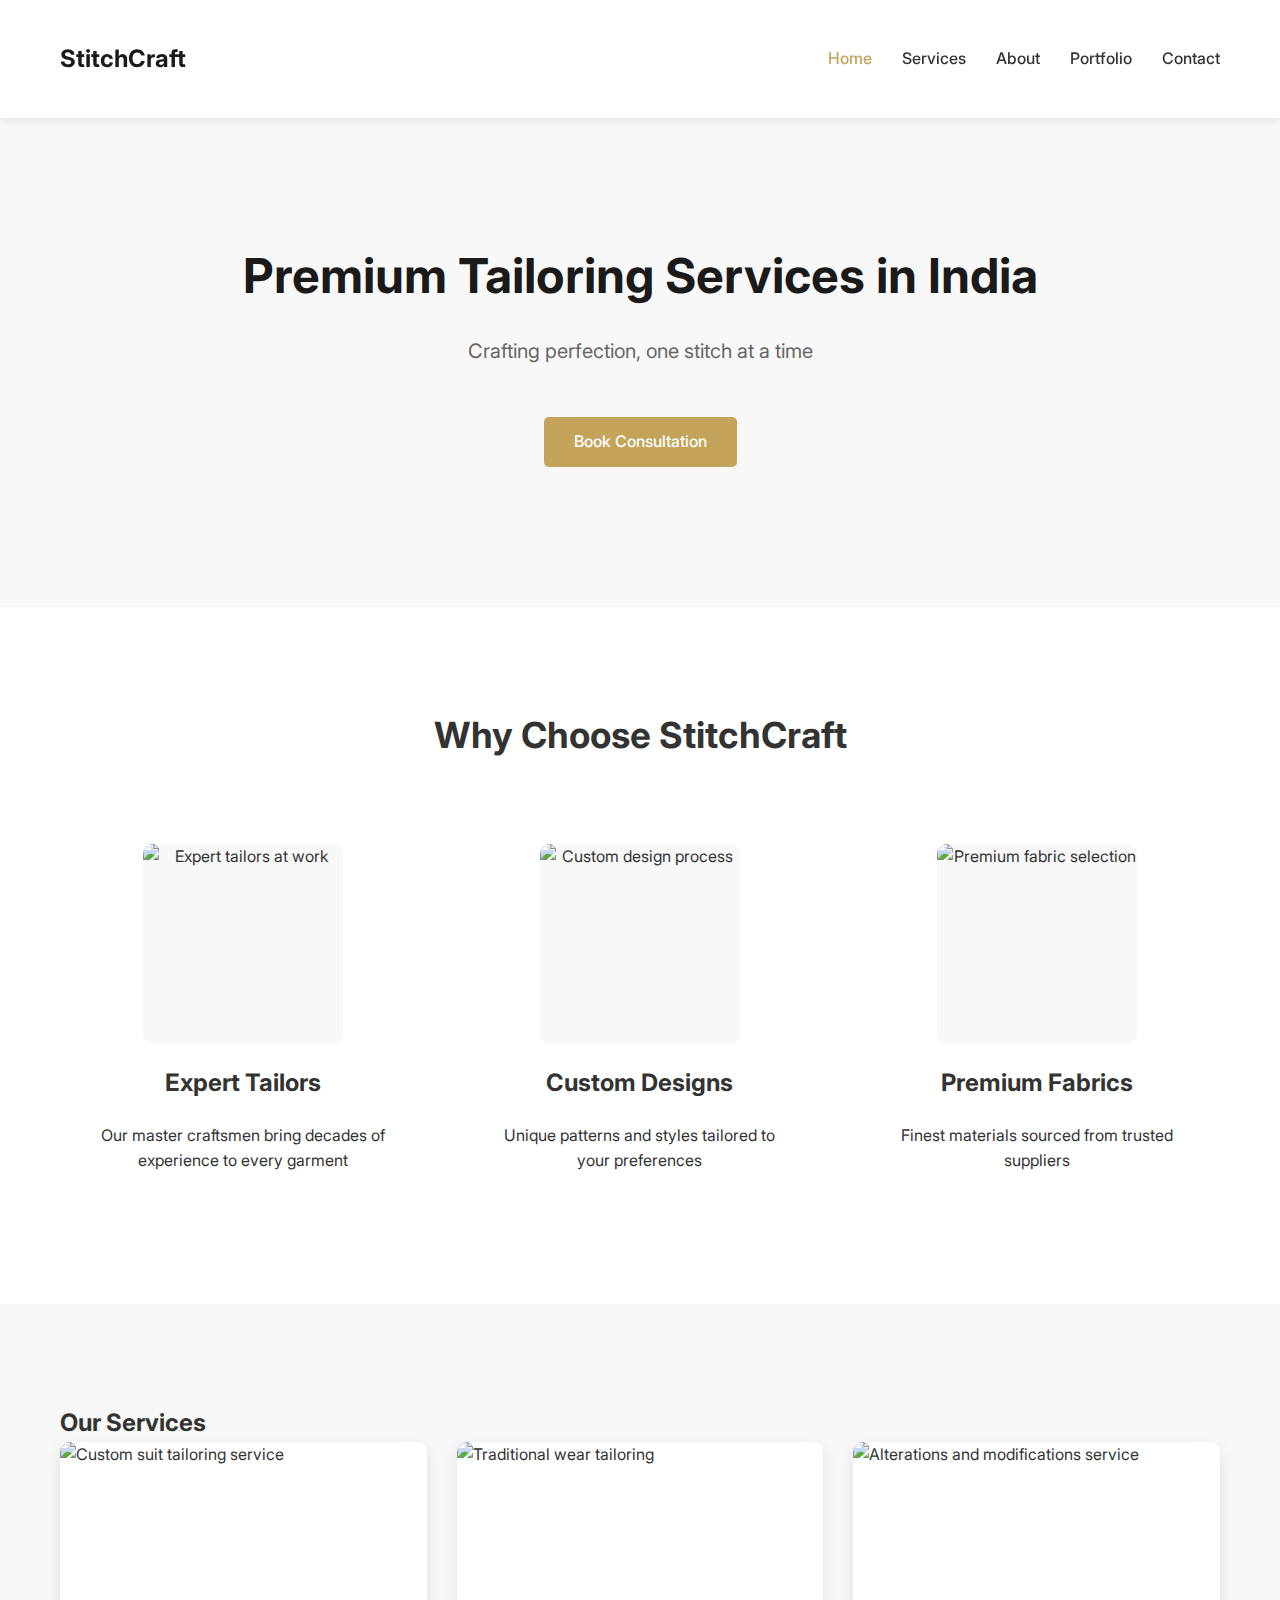
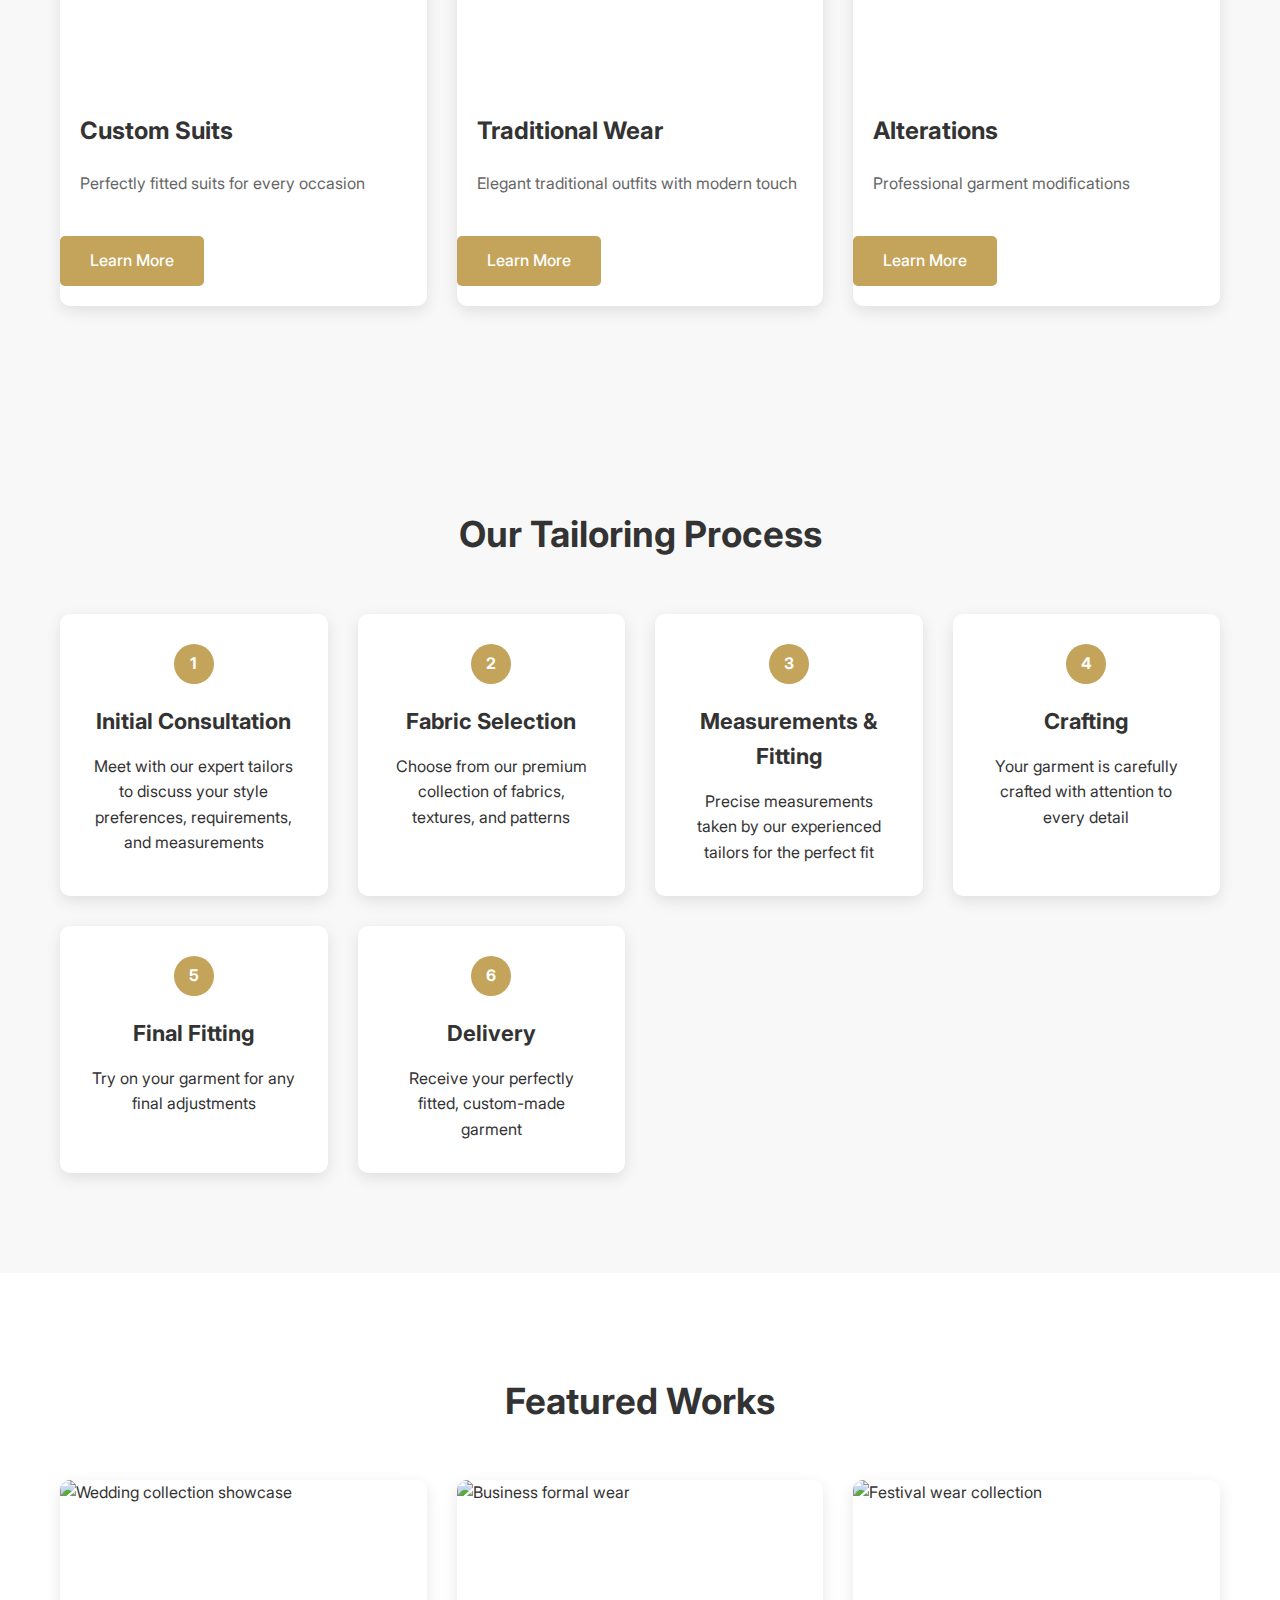
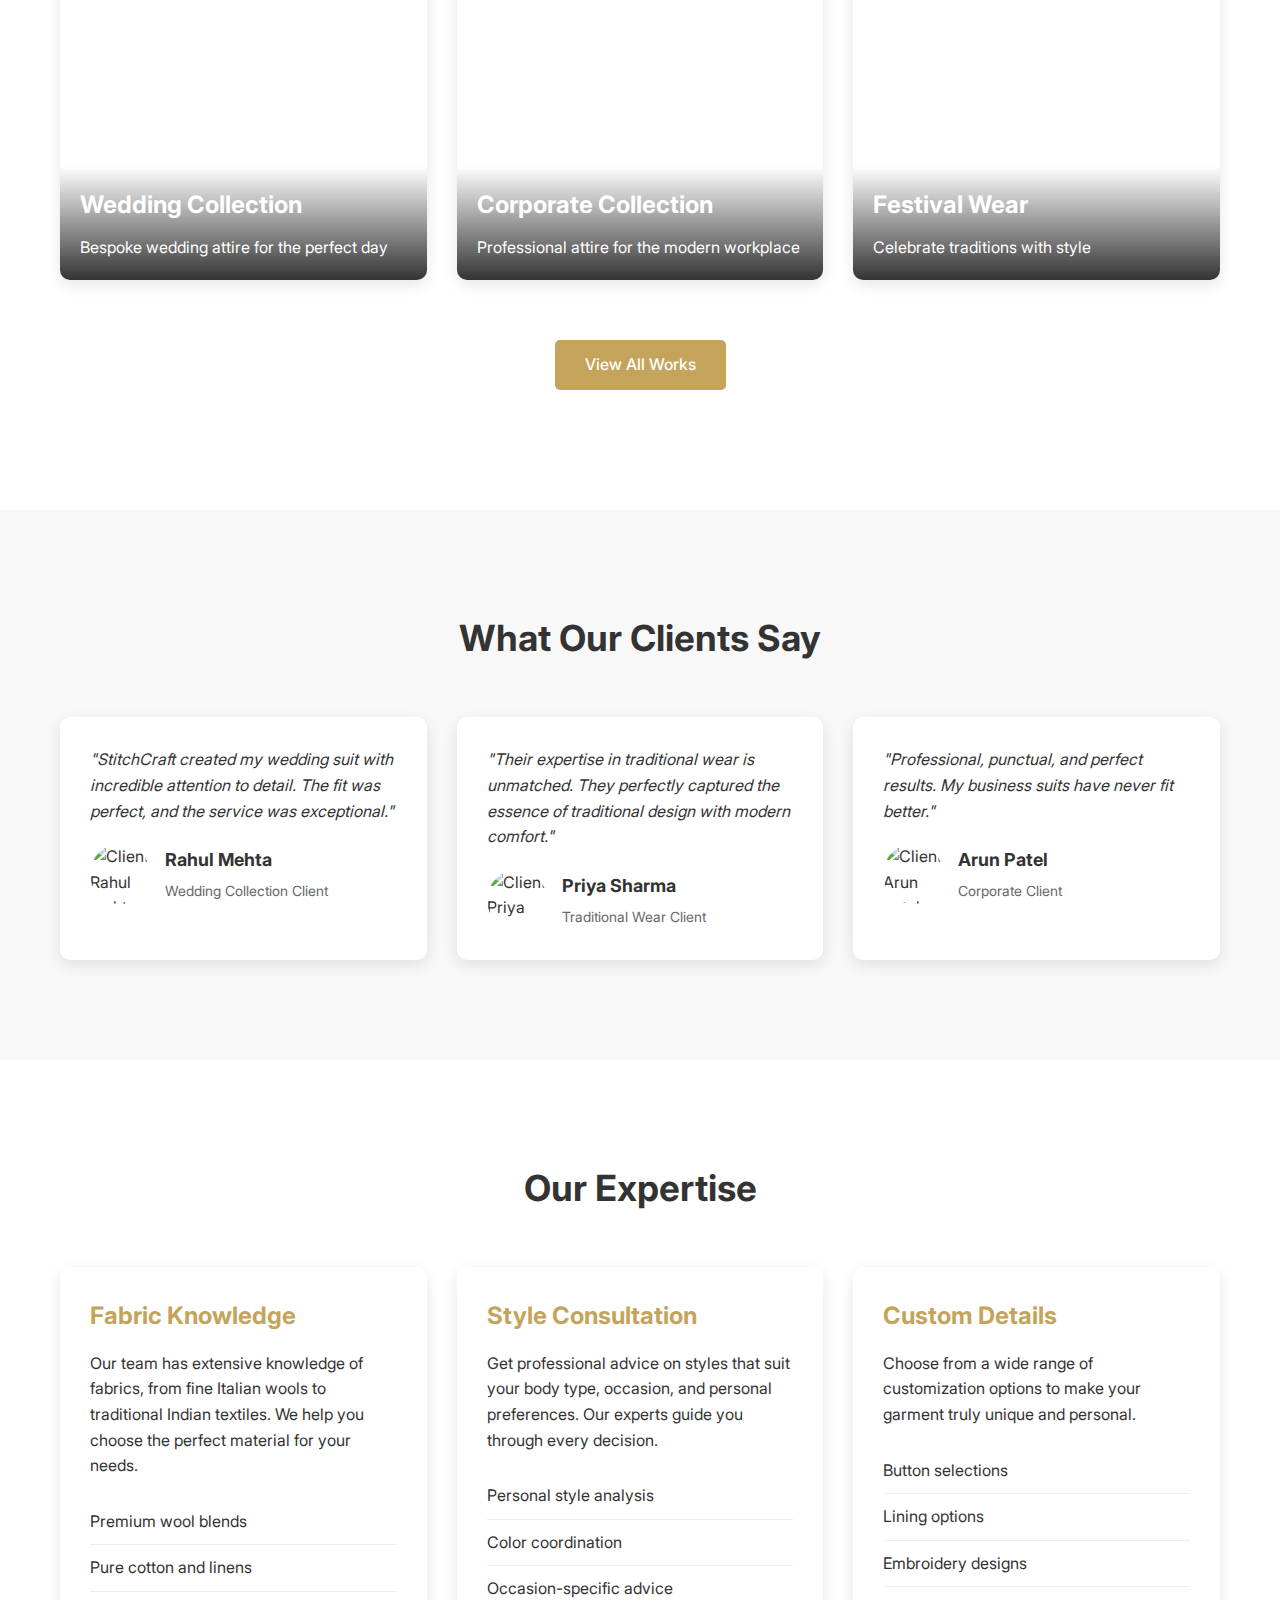
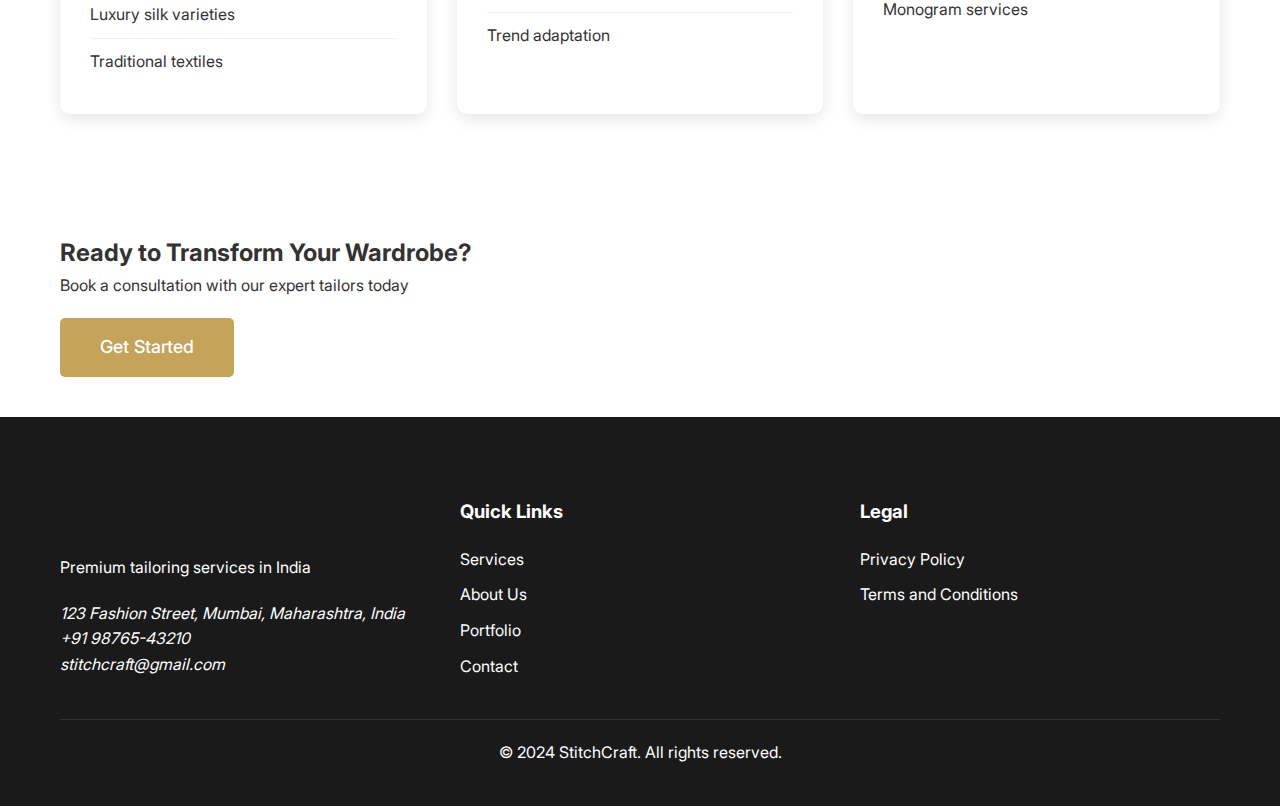
==== index.html @ 89bb5e3f "Initial commit" ====
<!DOCTYPE html>
<html lang="en">
<head>
    <meta charset="UTF-8">
    <meta name="viewport" content="width=device-width, initial-scale=1.0">
    <title>StitchCraft - Premium Tailoring Services in India</title>
    <meta name="description" content="StitchCraft offers premium tailoring services in India. Custom-made clothing, alterations, and designer outfits crafted with precision and style.">
    <link rel="stylesheet" href="css/main.css">
    <link rel="stylesheet" href="fonts/fonts.css">
</head>
<body>
    <header class="header">
        <div class="container">
            <a href="index.html" class="logo">StitchCraft</a>
            <button class="nav-toggle" aria-label="Toggle navigation">
                <span class="hamburger"></span>
            </button>
            <nav class="nav">
                <ul class="nav__list">
                    <li><a href="index.html" class="active">Home</a></li>
                    <li><a href="services.html">Services</a></li>
                    <li><a href="about.html">About</a></li>
                    <li><a href="portfolio.html">Portfolio</a></li>
                    <li><a href="contact.html">Contact</a></li>
                </ul>
            </nav>
        </div>
    </header>

    <main>
        <section class="hero">
            <div class="container">
                <h1>Premium Tailoring Services in India</h1>
                <p>Crafting perfection, one stitch at a time</p>
                <a href="contact.html" class="btn">Book Consultation</a>
            </div>
        </section>

        <section class="features">
            <div class="container">
                <h2>Why Choose StitchCraft</h2>
                <div class="features__grid">
                    <div class="feature">
                        <div class="feature__image">
                            <img src="" alt="Expert tailors at work">
                        </div>
                        <h3>Expert Tailors</h3>
                        <p>Our master craftsmen bring decades of experience to every garment</p>
                    </div>
                    <div class="feature">
                        <div class="feature__image">
                            <img src="" alt="Custom design process">
                        </div>
                        <h3>Custom Designs</h3>
                        <p>Unique patterns and styles tailored to your preferences</p>
                    </div>
                    <div class="feature">
                        <div class="feature__image">
                            <img src="" alt="Premium fabric selection">
                        </div>
                        <h3>Premium Fabrics</h3>
                        <p>Finest materials sourced from trusted suppliers</p>
                    </div>
                </div>
            </div>
        </section>

        <section class="services-preview">
            <div class="container">
                <h2>Our Services</h2>
                <div class="services__grid">
                    <div class="service">
                        <img src="" alt="Custom suit tailoring service">
                        <h3>Custom Suits</h3>
                        <p>Perfectly fitted suits for every occasion</p>
                        <a href="services.html#suits" class="btn">Learn More</a>
                    </div>
                    <div class="service">
                        <img src="" alt="Traditional wear tailoring">
                        <h3>Traditional Wear</h3>
                        <p>Elegant traditional outfits with modern touch</p>
                        <a href="services.html#traditional" class="btn">Learn More</a>
                    </div>
                    <div class="service">
                        <img src="" alt="Alterations and modifications service">
                        <h3>Alterations</h3>
                        <p>Professional garment modifications</p>
                        <a href="services.html#alterations" class="btn">Learn More</a>
                    </div>
                </div>
            </div>
        </section>

        <section class="process">
            <div class="container">
                <h2>Our Tailoring Process</h2>
                <div class="process__grid">
                    <div class="process-step">
                        <div class="process-step__number">1</div>
                        <h3>Initial Consultation</h3>
                        <p>Meet with our expert tailors to discuss your style preferences, requirements, and measurements</p>
                    </div>
                    <div class="process-step">
                        <div class="process-step__number">2</div>
                        <h3>Fabric Selection</h3>
                        <p>Choose from our premium collection of fabrics, textures, and patterns</p>
                    </div>
                    <div class="process-step">
                        <div class="process-step__number">3</div>
                        <h3>Measurements & Fitting</h3>
                        <p>Precise measurements taken by our experienced tailors for the perfect fit</p>
                    </div>
                    <div class="process-step">
                        <div class="process-step__number">4</div>
                        <h3>Crafting</h3>
                        <p>Your garment is carefully crafted with attention to every detail</p>
                    </div>
                    <div class="process-step">
                        <div class="process-step__number">5</div>
                        <h3>Final Fitting</h3>
                        <p>Try on your garment for any final adjustments</p>
                    </div>
                    <div class="process-step">
                        <div class="process-step__number">6</div>
                        <h3>Delivery</h3>
                        <p>Receive your perfectly fitted, custom-made garment</p>
                    </div>
                </div>
            </div>
        </section>

        <section class="featured-works">
            <div class="container">
                <h2>Featured Works</h2>
                <div class="featured-works__grid">
                    <div class="featured-work">
                        <img src="" alt="Wedding collection showcase">
                        <div class="featured-work__info">
                            <h3>Wedding Collection</h3>
                            <p>Bespoke wedding attire for the perfect day</p>
                        </div>
                    </div>
                    <div class="featured-work">
                        <img src="" alt="Business formal wear">
                        <div class="featured-work__info">
                            <h3>Corporate Collection</h3>
                            <p>Professional attire for the modern workplace</p>
                        </div>
                    </div>
                    <div class="featured-work">
                        <img src="" alt="Festival wear collection">
                        <div class="featured-work__info">
                            <h3>Festival Wear</h3>
                            <p>Celebrate traditions with style</p>
                        </div>
                    </div>
                </div>
                <div class="featured-works__cta">
                    <a href="portfolio.html" class="btn">View All Works</a>
                </div>
            </div>
        </section>

        <section class="testimonials">
            <div class="container">
                <h2>What Our Clients Say</h2>
                <div class="testimonials__grid">
                    <div class="testimonial">
                        <div class="testimonial__content">
                            <p>"StitchCraft created my wedding suit with incredible attention to detail. The fit was perfect, and the service was exceptional."</p>
                        </div>
                        <div class="testimonial__author">
                            <img src="" alt="Client Rahul Mehta">
                            <div class="testimonial__info">
                                <h4>Rahul Mehta</h4>
                                <p>Wedding Collection Client</p>
                            </div>
                        </div>
                    </div>
                    <div class="testimonial">
                        <div class="testimonial__content">
                            <p>"Their expertise in traditional wear is unmatched. They perfectly captured the essence of traditional design with modern comfort."</p>
                        </div>
                        <div class="testimonial__author">
                            <img src="" alt="Client Priya Sharma">
                            <div class="testimonial__info">
                                <h4>Priya Sharma</h4>
                                <p>Traditional Wear Client</p>
                            </div>
                        </div>
                    </div>
                    <div class="testimonial">
                        <div class="testimonial__content">
                            <p>"Professional, punctual, and perfect results. My business suits have never fit better."</p>
                        </div>
                        <div class="testimonial__author">
                            <img src="" alt="Client Arun Patel">
                            <div class="testimonial__info">
                                <h4>Arun Patel</h4>
                                <p>Corporate Client</p>
                            </div>
                        </div>
                    </div>
                </div>
            </div>
        </section>

        <section class="expertise">
            <div class="container">
                <h2>Our Expertise</h2>
                <div class="expertise__grid">
                    <div class="expertise-card">
                        <h3>Fabric Knowledge</h3>
                        <p>Our team has extensive knowledge of fabrics, from fine Italian wools to traditional Indian textiles. We help you choose the perfect material for your needs.</p>
                        <ul class="expertise-list">
                            <li>Premium wool blends</li>
                            <li>Pure cotton and linens</li>
                            <li>Luxury silk varieties</li>
                            <li>Traditional textiles</li>
                        </ul>
                    </div>
                    <div class="expertise-card">
                        <h3>Style Consultation</h3>
                        <p>Get professional advice on styles that suit your body type, occasion, and personal preferences. Our experts guide you through every decision.</p>
                        <ul class="expertise-list">
                            <li>Personal style analysis</li>
                            <li>Color coordination</li>
                            <li>Occasion-specific advice</li>
                            <li>Trend adaptation</li>
                        </ul>
                    </div>
                    <div class="expertise-card">
                        <h3>Custom Details</h3>
                        <p>Choose from a wide range of customization options to make your garment truly unique and personal.</p>
                        <ul class="expertise-list">
                            <li>Button selections</li>
                            <li>Lining options</li>
                            <li>Embroidery designs</li>
                            <li>Monogram services</li>
                        </ul>
                    </div>
                </div>
            </div>
        </section>

        <section class="cta">
            <div class="container">
                <h2>Ready to Transform Your Wardrobe?</h2>
                <p>Book a consultation with our expert tailors today</p>
                <a href="contact.html" class="btn btn--large">Get Started</a>
            </div>
        </section>
    </main>

    <footer class="footer">
        <div class="container">
            <div class="footer__grid">
                <div class="footer__info">
                    <a href="index.html" class="logo">StitchCraft</a>
                    <p>Premium tailoring services in India</p>
                    <address>
                        <a href="https://maps.google.com/?q=123+Fashion+Street,+Mumbai,+Maharashtra,+India" target="_blank">123 Fashion Street, Mumbai, Maharashtra, India</a><br>
                        <a href="tel:+919876543210">+91 98765-43210</a><br>
                        <a href="mailto:stitchcraft@gmail.com">stitchcraft@gmail.com</a>
                    </address>
                </div>
                <div class="footer__links">
                    <h3>Quick Links</h3>
                    <ul>
                        <li><a href="services.html">Services</a></li>
                        <li><a href="about.html">About Us</a></li>
                        <li><a href="portfolio.html">Portfolio</a></li>
                        <li><a href="contact.html">Contact</a></li>
                    </ul>
                </div>
                <div class="footer__legal">
                    <h3>Legal</h3>
                    <ul>
                        <li><a href="privacy-policy.html">Privacy Policy</a></li>
                        <li><a href="terms-conditions.html">Terms and Conditions</a></li>
                    </ul>
                </div>
            </div>
            <div class="footer__bottom">
                <p>&copy; 2024 StitchCraft. All rights reserved.</p>
            </div>
        </div>
    </footer>
</body>
</html>
---- css/main.css ----
/* Reset and base styles */
* {
    margin: 0;
    padding: 0;
    box-sizing: border-box;
}

body {
    font-family: 'Inter', sans-serif;
    line-height: 1.6;
    color: #333;
}

img {
    max-width: 100%;
    height: auto;
    display: block;
}

a {
    color: inherit;
    text-decoration: none;
}

ul {
    list-style: none;
}

/* Container */
.container {
    max-width: 1200px;
    margin: 20px auto;
    padding: 0 20px;
}

/* Header */
.header {
    background: #fff;
    padding: 20px 0;
    box-shadow: 0 2px 10px rgba(0, 0, 0, 0.1);
    position: sticky;
    top: 0;
    z-index: 100;
}

.header .container {
    display: flex;
    justify-content: space-between;
    align-items: center;
}

.logo {
    font-size: 24px;
    font-weight: 700;
    color: #1a1a1a;
    z-index: 101;
}

.nav-toggle {
    display: none;
    background: none;
    border: none;
    padding: 0;
    cursor: pointer;
    z-index: 101;
}

.hamburger {
    display: block;
    width: 30px;
    height: 3px;
    background: #1a1a1a;
    position: relative;
    transition: all 0.3s;
}

.hamburger::before,
.hamburger::after {
    content: '';
    position: absolute;
    width: 100%;
    height: 100%;
    background: #1a1a1a;
    transition: all 0.3s;
}

.hamburger::before {
    top: -8px;
}

.hamburger::after {
    bottom: -8px;
}

.nav-toggle.active .hamburger {
    background: transparent;
}

.nav-toggle.active .hamburger::before {
    transform: rotate(45deg);
    top: 0;
}

.nav-toggle.active .hamburger::after {
    transform: rotate(-45deg);
    bottom: 0;
}

.nav__list {
    display: flex;
    gap: 30px;
}

.nav__list a {
    font-weight: 500;
    transition: color 0.3s;
}

.nav__list a:hover,
.nav__list a.active {
    color: #c4a35a;
}

/* Hero section */
.hero {
    background-color: #f8f8f8;
    padding: 100px 0;
    text-align: center;
}

.page-hero {
    background-color: #f8f8f8;
    padding: 60px 0;
    text-align: center;
}

.hero h1,
.page-hero h1 {
    font-size: 48px;
    margin-bottom: 20px;
    color: #1a1a1a;
}

.hero p,
.page-hero p {
    font-size: 20px;
    color: #666;
    margin-bottom: 30px;
}

/* Buttons */
.btn {
    display: inline-block;
    padding: 12px 30px;
    background-color: #c4a35a;
    color: #fff;
    border-radius: 5px;
    font-weight: 500;
    transition: background-color 0.3s;
		margin: 20px 0;
}

.btn:hover {
    background-color: #b39351;
}

.btn--large {
    padding: 15px 40px;
    font-size: 18px;
}

/* Features section */
.features {
    padding: 80px 0;
}

.features h2 {
    text-align: center;
    font-size: 36px;
    margin-bottom: 50px;
}

.features__grid {
    display: grid;
    grid-template-columns: repeat(auto-fit, minmax(250px, 1fr));
    gap: 30px;
}

.feature {
    text-align: center;
    padding: 30px;
}

.feature__image {
    width: 200px;
    height: 200px;
    margin: 0 auto 20px;
    border-radius: 10px;
    overflow: hidden;
    background: #f8f8f8;
}

.feature__image img {
    width: 100%;
    height: 100%;
    object-fit: cover;
}

.feature h3 {
    margin: 20px 0;
    font-size: 24px;
}

/* Services section */
.services-preview {
    padding: 80px 0;
    background-color: #f8f8f8;
}

.services__grid {
    display: grid;
    grid-template-columns: repeat(auto-fit, minmax(300px, 1fr));
    gap: 30px;
}

.service {
    background: #fff;
    border-radius: 10px;
    overflow: hidden;
    box-shadow: 0 5px 15px rgba(0, 0, 0, 0.1);
}

.service img {
    width: 100%;
    height: 250px;
    object-fit: cover;
}

.service h3 {
    margin: 20px;
    font-size: 24px;
}

.service p {
    margin: 0 20px 20px;
    color: #666;
}

/* Portfolio section */
.portfolio {
    padding: 80px 0;
}

.portfolio h2 {
    text-align: center;
    font-size: 36px;
    margin-bottom: 30px;
}

.portfolio__filters {
    display: flex;
    justify-content: center;
    gap: 15px;
    margin-bottom: 40px;
}

.filter-btn {
    padding: 10px 20px;
    border: 2px solid #c4a35a;
    border-radius: 5px;
    background: transparent;
    color: #c4a35a;
    font-weight: 500;
    cursor: pointer;
    transition: all 0.3s;
}

.filter-btn:hover,
.filter-btn.active {
    background: #c4a35a;
    color: #fff;
}

.portfolio__grid {
    display: grid;
    grid-template-columns: repeat(auto-fit, minmax(300px, 1fr));
    gap: 30px;
}

.portfolio-item {
    position: relative;
    border-radius: 10px;
    overflow: hidden;
    box-shadow: 0 5px 15px rgba(0, 0, 0, 0.1);
    transition: all 0.3s ease;
    opacity: 1;
}

.portfolio-item.hidden {
    display: none;
}

.portfolio-item:hover {
    transform: translateY(-5px);
}

.portfolio-item img {
    width: 100%;
    height: 300px;
    object-fit: cover;
}

.portfolio-item__info {
    position: absolute;
    bottom: 0;
    left: 0;
    right: 0;
    padding: 20px;
    background: linear-gradient(to top, rgba(0,0,0,0.8), rgba(0,0,0,0));
    color: #fff;
}

.portfolio-item__info h3 {
    font-size: 24px;
    margin-bottom: 10px;
}

.portfolio-item__info p {
    font-size: 16px;
    opacity: 0.9;
}

@media (max-width: 768px) {
    .portfolio__filters {
        flex-wrap: wrap;
        justify-content: center;
        padding: 0 20px;
    }

    .filter-btn {
        width: calc(50% - 10px);
        text-align: center;
    }

    .portfolio__grid {
        grid-template-columns: 1fr;
        padding: 0 20px;
    }
}

/* Team section */
.team {
    padding: 80px 0;
}

.team h2 {
    text-align: center;
    font-size: 36px;
    margin-bottom: 50px;
}

.team__grid {
    display: grid;
    grid-template-columns: repeat(auto-fit, minmax(250px, 1fr));
    gap: 30px;
}

.team-member {
    text-align: center;
}

.team-member img {
    width: 200px;
    height: 200px;
    border-radius: 50%;
    margin: 0 auto 20px;
    object-fit: cover;
}

.team-member h3 {
    margin-bottom: 10px;
}

.team-member__role {
    color: #c4a35a;
    margin-bottom: 10px;
}

/* Contact form */
.contact-form {
    padding: 80px 0;
}

.form {
    max-width: 600px;
    margin: 0 auto;
}

.form__group {
    margin-bottom: 20px;
}

.form__group label {
    display: block;
    margin-bottom: 5px;
    font-weight: 500;
}

.form__group input,
.form__group textarea,
.form__group select {
    width: 100%;
    padding: 10px;
    border: 1px solid #ddd;
    border-radius: 5px;
    font-size: 16px;
}

.form__group--checkbox {
    display: flex;
    align-items: center;
    gap: 10px;
}

.form__group--checkbox input {
    width: auto;
}

/* Contact info */
.contact-info {
    padding: 60px 0;
    background-color: #f8f8f8;
}

.contact-info__grid {
    display: grid;
    grid-template-columns: repeat(auto-fit, minmax(250px, 1fr));
    gap: 30px;
}

.contact-card {
    text-align: center;
    padding: 30px;
}

.contact-card h3 {
    margin-bottom: 20px;
}

/* Map */
.map {
    padding: 40px 0;
}

.map iframe {
    width: 100%;
    border-radius: 10px;
}

/* Footer */
.footer {
    background-color: #1a1a1a;
    color: #fff;
    padding: 60px 0 20px;
}

.footer__grid {
    display: grid;
    grid-template-columns: repeat(auto-fit, minmax(250px, 1fr));
    gap: 40px;
    margin-bottom: 40px;
}

.footer__info p {
    margin: 20px 0;
}

.footer__links h3,
.footer__legal h3 {
    margin-bottom: 20px;
}

.footer__links ul,
.footer__legal ul {
    display: flex;
    flex-direction: column;
    gap: 10px;
}

.footer__bottom {
    text-align: center;
    padding-top: 20px;
    border-top: 1px solid rgba(255, 255, 255, 0.1);
}

/* Privacy and Terms pages */
.privacy-content,
.terms-content {
    padding: 60px 0;
}

.content-block {
    margin-bottom: 40px;
}

.content-block h2 {
    margin-bottom: 20px;
    font-size: 28px;
}

.content-block h3 {
    margin: 20px 0 10px;
    font-size: 22px;
}

.content-block p,
.content-block ul {
    margin-bottom: 20px;
}

.content-block ul {
    padding-left: 20px;
    list-style-type: disc;
}

/* Thanks page */
.thanks-page {
    min-height: 100vh;
    display: flex;
    align-items: center;
    justify-content: center;
    text-align: center;
    padding: 40px 0;
}

.thanks-content h1 {
    font-size: 36px;
    margin-bottom: 20px;
}

.thanks-content p {
    margin-bottom: 30px;
    color: #666;
}

/* Responsive styles */
@media (max-width: 768px) {
    .hero h1,
    .page-hero h1 {
        font-size: 36px;
    }

    .nav__list {
        gap: 20px;
    }

    .features__grid,
    .services__grid,
    .team__grid,
    .portfolio__items {
        grid-template-columns: 1fr;
    }
}

@media (max-width: 480px) {
    .hero h1,
    .page-hero h1 {
        font-size: 28px;
    }

    .btn {
        padding: 10px 20px;
    }

    .nav__list {
        gap: 15px;
        font-size: 14px;
    }
}

/* Process section */
.process {
    padding: 80px 0;
    background-color: #f8f8f8;
}

.process h2 {
    text-align: center;
    font-size: 36px;
    margin-bottom: 50px;
}

.process__grid {
    display: grid;
    grid-template-columns: repeat(auto-fit, minmax(250px, 1fr));
    gap: 30px;
}

.process-step {
    text-align: center;
    padding: 30px;
    background: #fff;
    border-radius: 10px;
    box-shadow: 0 5px 15px rgba(0, 0, 0, 0.1);
    position: relative;
}

.process-step__number {
    width: 40px;
    height: 40px;
    background: #c4a35a;
    color: #fff;
    border-radius: 50%;
    display: flex;
    align-items: center;
    justify-content: center;
    font-weight: 700;
    margin: 0 auto 20px;
}

.process-step h3 {
    margin-bottom: 15px;
    font-size: 22px;
}

/* Featured Works section */
.featured-works {
    padding: 80px 0;
}

.featured-works h2 {
    text-align: center;
    font-size: 36px;
    margin-bottom: 50px;
}

.featured-works__grid {
    display: grid;
    grid-template-columns: repeat(auto-fit, minmax(300px, 1fr));
    gap: 30px;
    margin-bottom: 40px;
}

.featured-work {
    position: relative;
    border-radius: 10px;
    overflow: hidden;
    box-shadow: 0 5px 15px rgba(0, 0, 0, 0.1);
}

.featured-work img {
    width: 100%;
    height: 400px;
    object-fit: cover;
}

.featured-work__info {
    position: absolute;
    bottom: 0;
    left: 0;
    right: 0;
    padding: 20px;
    background: linear-gradient(to top, rgba(0,0,0,0.8), rgba(0,0,0,0));
    color: #fff;
}

.featured-work__info h3 {
    margin-bottom: 10px;
    font-size: 24px;
}

.featured-works__cta {
    text-align: center;
}

/* Testimonials section */
.testimonials {
    padding: 80px 0;
    background-color: #f8f8f8;
}

.testimonials h2 {
    text-align: center;
    font-size: 36px;
    margin-bottom: 50px;
}

.testimonials__grid {
    display: grid;
    grid-template-columns: repeat(auto-fit, minmax(300px, 1fr));
    gap: 30px;
}

.testimonial {
    background: #fff;
    padding: 30px;
    border-radius: 10px;
    box-shadow: 0 5px 15px rgba(0, 0, 0, 0.1);
}

.testimonial__content {
    margin-bottom: 20px;
    font-style: italic;
}

.testimonial__author {
    display: flex;
    align-items: center;
    gap: 15px;
}

.testimonial__author img {
    width: 60px;
    height: 60px;
    border-radius: 50%;
    object-fit: cover;
}

.testimonial__info h4 {
    font-size: 18px;
    margin-bottom: 5px;
}

.testimonial__info p {
    color: #666;
    font-size: 14px;
}

/* Expertise section */
.expertise {
    padding: 80px 0;
}

.expertise h2 {
    text-align: center;
    font-size: 36px;
    margin-bottom: 50px;
}

.expertise__grid {
    display: grid;
    grid-template-columns: repeat(auto-fit, minmax(300px, 1fr));
    gap: 30px;
}

.expertise-card {
    padding: 30px;
    background: #fff;
    border-radius: 10px;
    box-shadow: 0 5px 15px rgba(0, 0, 0, 0.1);
}

.expertise-card h3 {
    font-size: 24px;
    margin-bottom: 15px;
    color: #c4a35a;
}

.expertise-card p {
    margin-bottom: 20px;
}

.expertise-list {
    list-style: none;
    padding: 0;
}

.expertise-list li {
    padding: 10px 0;
    border-bottom: 1px solid #eee;
}

.expertise-list li:last-child {
    border-bottom: none;
}

/* Responsive adjustments */
@media (max-width: 768px) {
    .process__grid,
    .featured-works__grid,
    .testimonials__grid,
    .expertise__grid {
        grid-template-columns: 1fr;
    }

    .featured-work img {
        height: 300px;
    }
}

/* Additional Services section */
.additional-services {
    padding: 80px 0;
    background-color: #f8f8f8;
}

.additional-services h2 {
    text-align: center;
    font-size: 36px;
    margin-bottom: 50px;
}

.additional-services__grid {
    display: grid;
    grid-template-columns: repeat(auto-fit, minmax(300px, 1fr));
    gap: 30px;
}

.additional-service {
    background: #fff;
    border-radius: 10px;
    overflow: hidden;
    box-shadow: 0 5px 15px rgba(0, 0, 0, 0.1);
}

.additional-service img {
    width: 100%;
    height: 200px;
    object-fit: cover;
}

.additional-service h3 {
    margin: 20px;
    font-size: 24px;
}

.additional-service p {
    margin: 0 20px 20px;
    color: #666;
}

.additional-service .service-features {
    margin: 0 20px 20px;
    padding-left: 20px;
}

.additional-service .service-features li {
    margin-bottom: 10px;
    position: relative;
}

.additional-service .service-features li:before {
    content: "•";
    color: #c4a35a;
    position: absolute;
    left: -15px;
}

.additional-service .btn {
    margin: 0 20px 20px;
}

/* Fabric Collection section */
.fabric-collection {
    padding: 80px 0;
}

.fabric-collection h2 {
    text-align: center;
    font-size: 36px;
    margin-bottom: 50px;
}

.fabric-collection__grid {
    display: grid;
    grid-template-columns: repeat(auto-fit, minmax(250px, 1fr));
    gap: 30px;
}

.fabric-category {
    background: #fff;
    border-radius: 10px;
    overflow: hidden;
    box-shadow: 0 5px 15px rgba(0, 0, 0, 0.1);
}

.fabric-category img {
    width: 100%;
    height: 200px;
    object-fit: cover;
}

.fabric-category h3 {
    margin: 20px;
    font-size: 22px;
    color: #c4a35a;
}

.fabric-category ul {
    margin: 0 20px 20px;
    padding-left: 20px;
    list-style-type: disc;
}

.fabric-category li {
    margin-bottom: 10px;
    color: #666;
}

/* Service Features section */
.service-features {
    padding: 80px 0;
    background-color: #f8f8f8;
}

.service-features h2 {
    text-align: center;
    font-size: 36px;
    margin-bottom: 50px;
}

.service-features__grid {
    display: grid;
    grid-template-columns: repeat(auto-fit, minmax(250px, 1fr));
    gap: 30px;
}

.feature-card {
    text-align: center;
    padding: 30px;
    background: #fff;
    border-radius: 10px;
    box-shadow: 0 5px 15px rgba(0, 0, 0, 0.1);
}

.feature-card__icon {
    width: 80px;
    height: 80px;
    margin: 0 auto 20px;
    background: #f8f8f8;
    border-radius: 50%;
    display: flex;
    align-items: center;
    justify-content: center;
}

.feature-card__icon img {
    width: 40px;
    height: 40px;
    object-fit: contain;
}

.feature-card h3 {
    margin-bottom: 15px;
    font-size: 22px;
    color: #c4a35a;
}

.feature-card p {
    color: #666;
}

/* Quality Guarantee section */
.quality-guarantee {
    padding: 80px 0;
    background: linear-gradient(rgba(196, 163, 90, 0.1), rgba(196, 163, 90, 0.1));
}

.quality-guarantee__content {
    text-align: center;
    max-width: 800px;
    margin: 0 auto;
}

.quality-guarantee h2 {
    font-size: 36px;
    margin-bottom: 20px;
}

.quality-guarantee > p {
    margin-bottom: 50px;
    font-size: 18px;
    color: #666;
}

.guarantee-points {
    display: grid;
    grid-template-columns: repeat(auto-fit, minmax(300px, 1fr));
    gap: 30px;
}

.guarantee-point {
    background: #fff;
    padding: 30px;
    border-radius: 10px;
    box-shadow: 0 5px 15px rgba(0, 0, 0, 0.1);
}

.guarantee-point h3 {
    margin-bottom: 15px;
    font-size: 22px;
    color: #c4a35a;
}

.guarantee-point p {
    color: #666;
}

/* Responsive adjustments */
@media (max-width: 768px) {
    .additional-services__grid,
    .fabric-collection__grid,
    .service-features__grid,
    .guarantee-points {
        grid-template-columns: 1fr;
    }
}

/* Responsive styles */
@media (max-width: 768px) {
    .nav-toggle {
        display: block;
    }

    .nav {
        position: fixed;
        top: 0;
        right: -100%;
        width: 100%;
        height: 100vh;
        background: #fff;
        padding: 80px 20px;
        transition: right 0.3s;
    }

    .nav.active {
        right: 0;
    }

    .nav__list {
        flex-direction: column;
        align-items: center;
        gap: 20px;
    }

    .nav__list a {
        font-size: 20px;
    }
}

/* Pricing section */
.pricing {
    padding: 80px 0;
    background-color: #f8f8f8;
}

.pricing h2 {
    text-align: center;
    font-size: 36px;
    margin-bottom: 50px;
}

.pricing__grid {
    display: grid;
    grid-template-columns: repeat(auto-fit, minmax(300px, 1fr));
    gap: 30px;
    max-width: 1200px;
    margin: 0 auto;
}

.pricing-card {
    background: #fff;
    border-radius: 10px;
    overflow: hidden;
    box-shadow: 0 5px 15px rgba(0, 0, 0, 0.1);
    transition: transform 0.3s;
    position: relative;
}

.pricing-card:hover {
    transform: translateY(-5px);
}

.pricing-card.featured {
    border: 2px solid #c4a35a;
    transform: scale(1.05);
}

.pricing-card.featured:hover {
    transform: scale(1.05) translateY(-5px);
}

.featured-label {
    position: absolute;
    top: 0;
    right: 0;
    background: #c4a35a;
    color: #fff;
    padding: 8px 20px;
    border-bottom-left-radius: 10px;
    font-size: 14px;
    font-weight: 500;
}

.pricing-card__header {
    background: #1a1a1a;
    color: #fff;
    padding: 30px;
    text-align: center;
}

.pricing-card__header h3 {
    font-size: 24px;
    margin-bottom: 10px;
}

.pricing-card__header .price {
    font-size: 20px;
    color: #c4a35a;
    font-weight: 500;
}

.pricing-card__content {
    padding: 30px;
}

.pricing-card__content ul {
    margin-bottom: 30px;
}

.pricing-card__content li {
    display: flex;
    justify-content: space-between;
    align-items: center;
    padding: 15px 0;
    border-bottom: 1px solid #eee;
}

.pricing-card__content li:last-child {
    border-bottom: none;
}

.feature-name {
    color: #333;
}

.feature-price {
    color: #c4a35a;
    font-weight: 500;
}

.pricing-card .btn {
    width: 100%;
    text-align: center;
}

@media (max-width: 768px) {
    .pricing__grid {
        grid-template-columns: 1fr;
        padding: 0 20px;
    }

    .pricing-card.featured {
        transform: none;
    }

    .pricing-card.featured:hover {
        transform: translateY(-5px);
    }
}
---- fonts/fonts.css ----
@font-face {
    font-family: 'Inter';
    src: url('Inter_24pt-Regular.ttf') format('truetype');
    font-weight: 400;
    font-style: normal;
    font-display: swap;
}

@font-face {
    font-family: 'Inter';
    src: url('Inter_24pt-Medium.ttf') format('truetype');
    font-weight: 500;
    font-style: normal;
    font-display: swap;
}

@font-face {
    font-family: 'Inter';
    src: url('Inter_24pt-Bold.ttf') format('truetype');
    font-weight: 700;
    font-style: normal;
    font-display: swap;
}
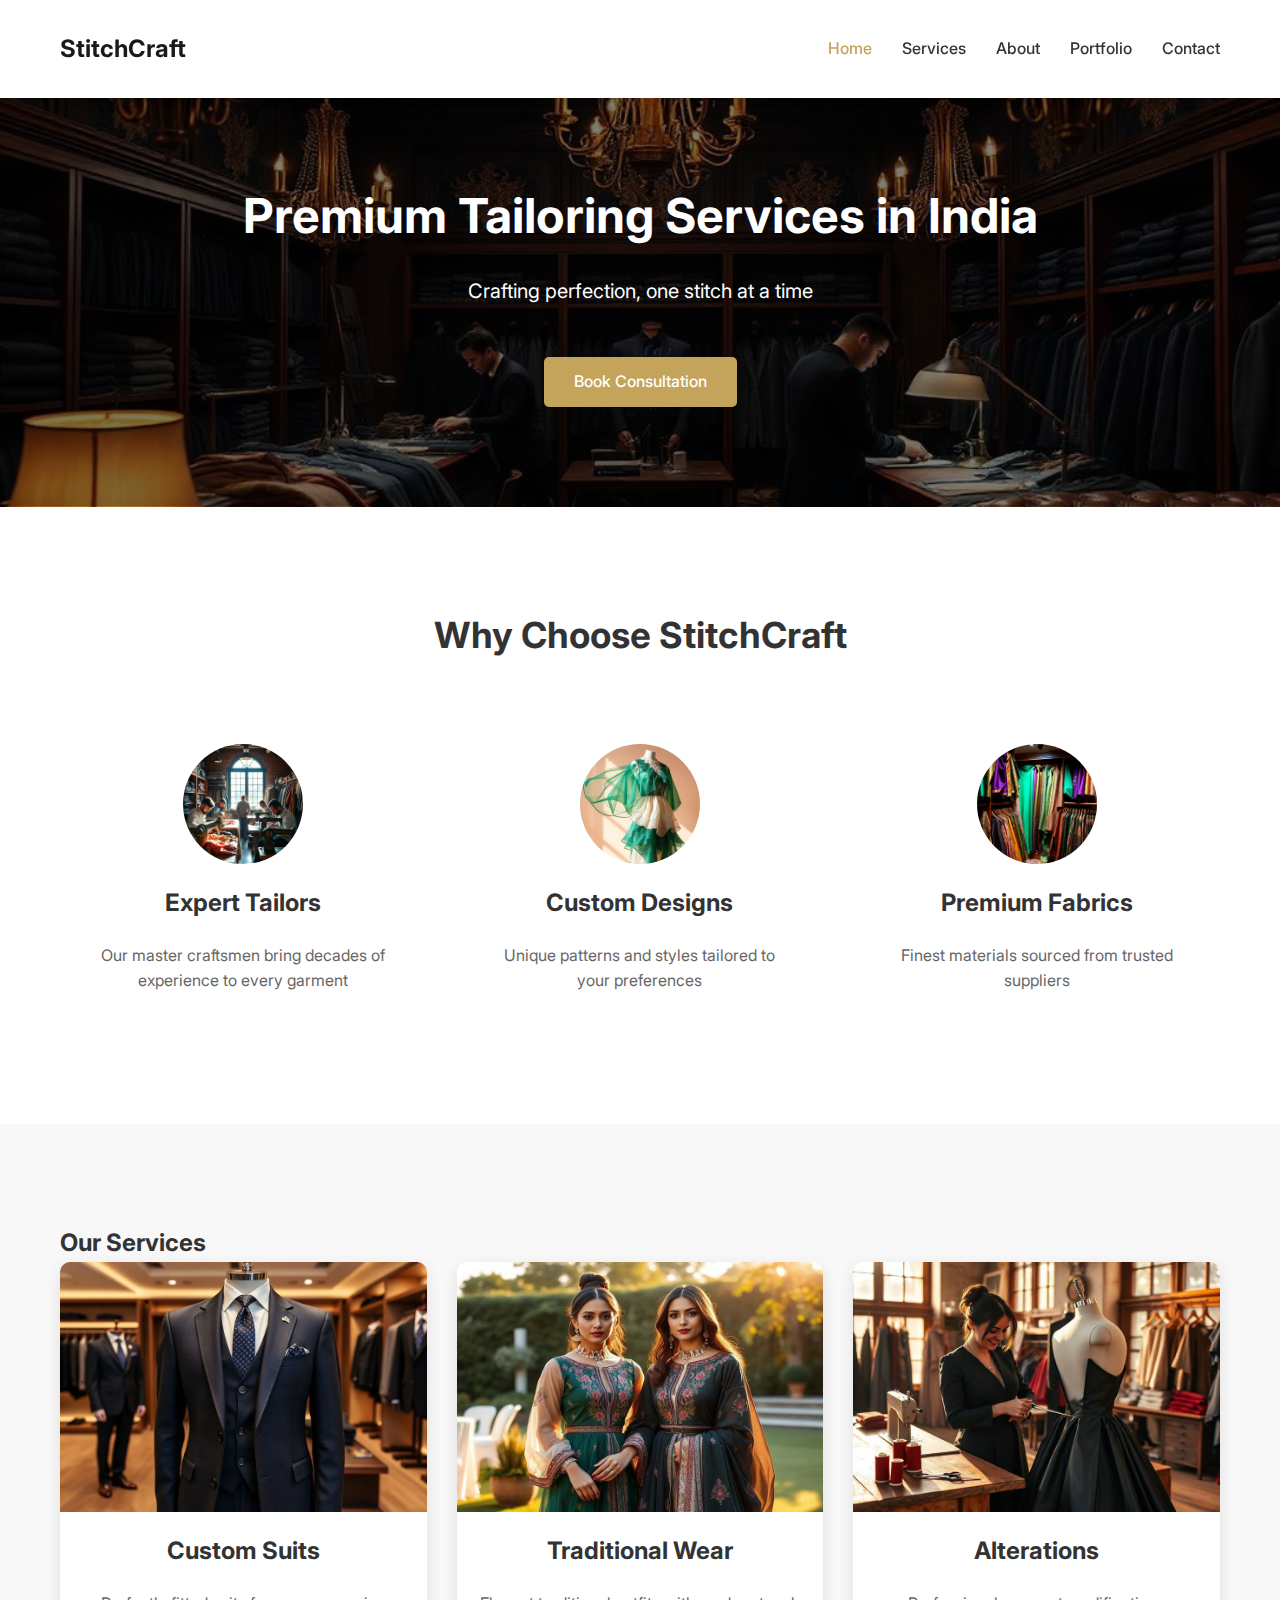
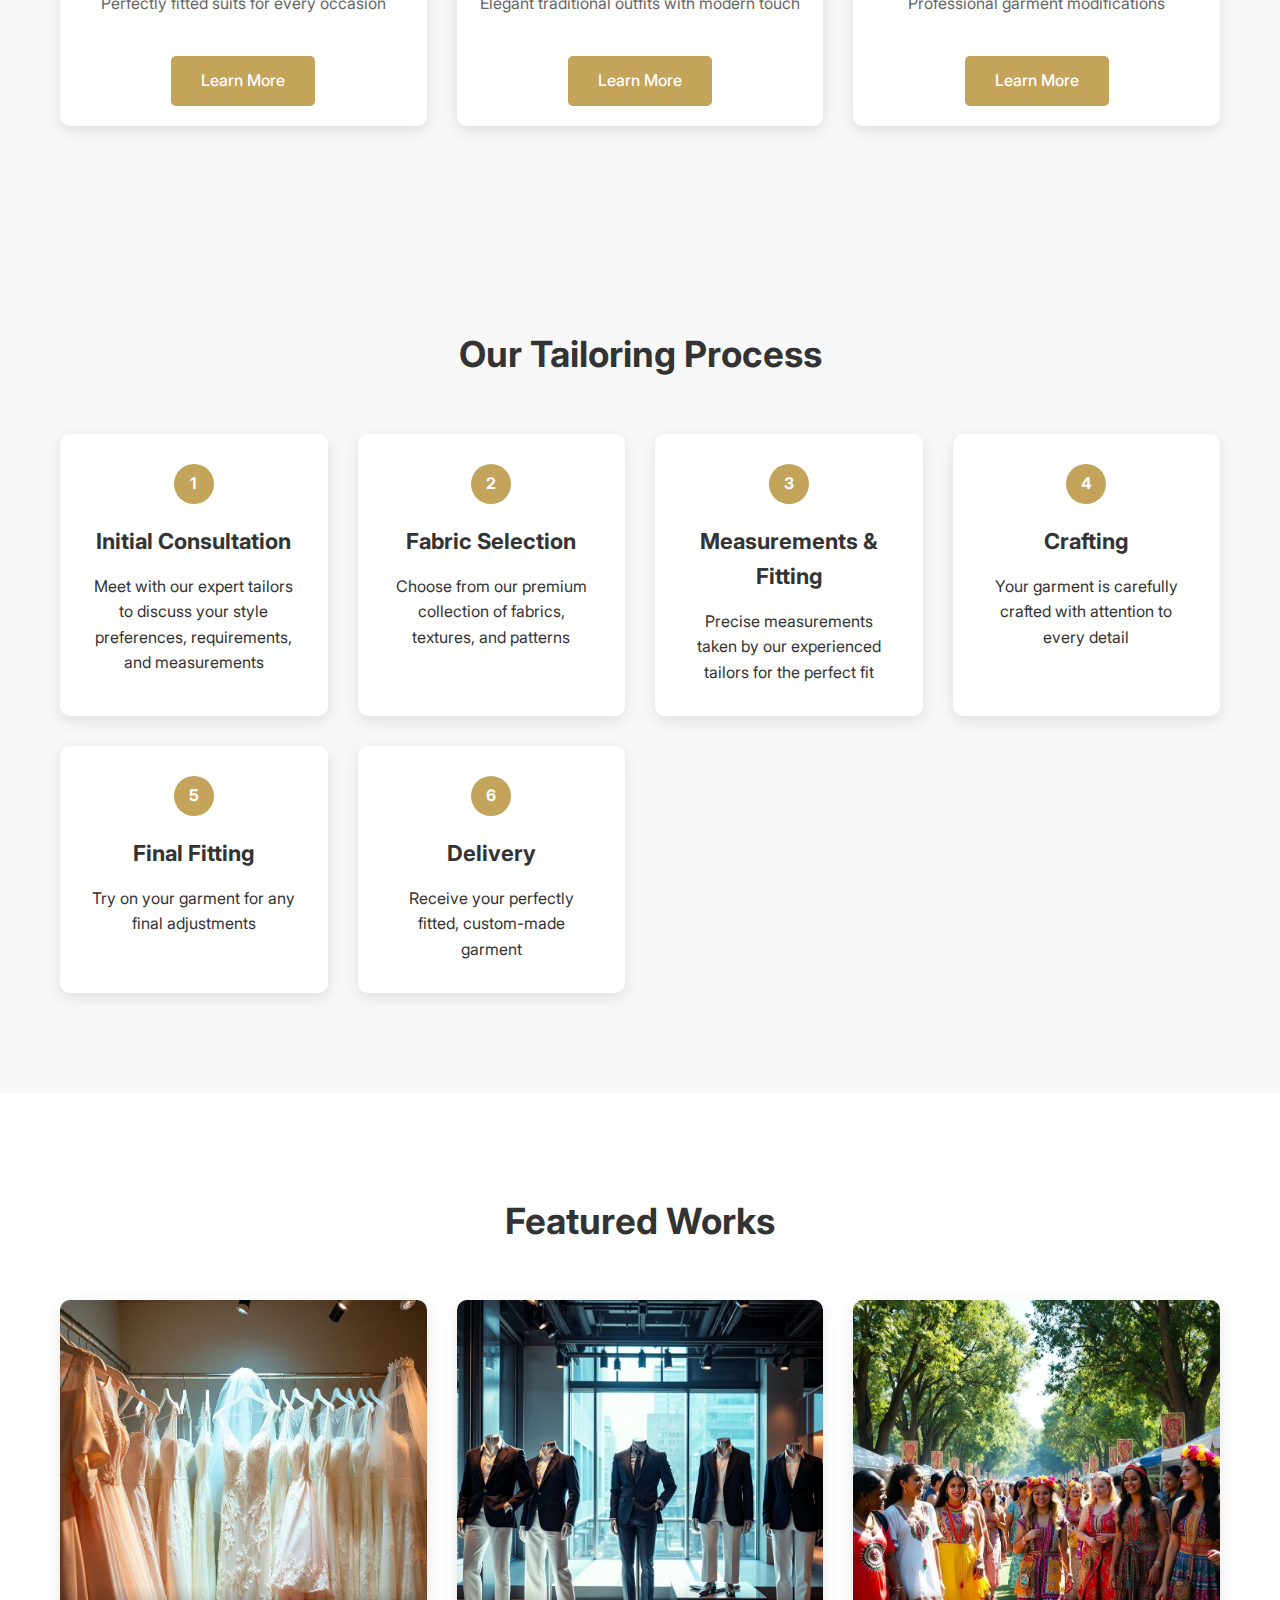
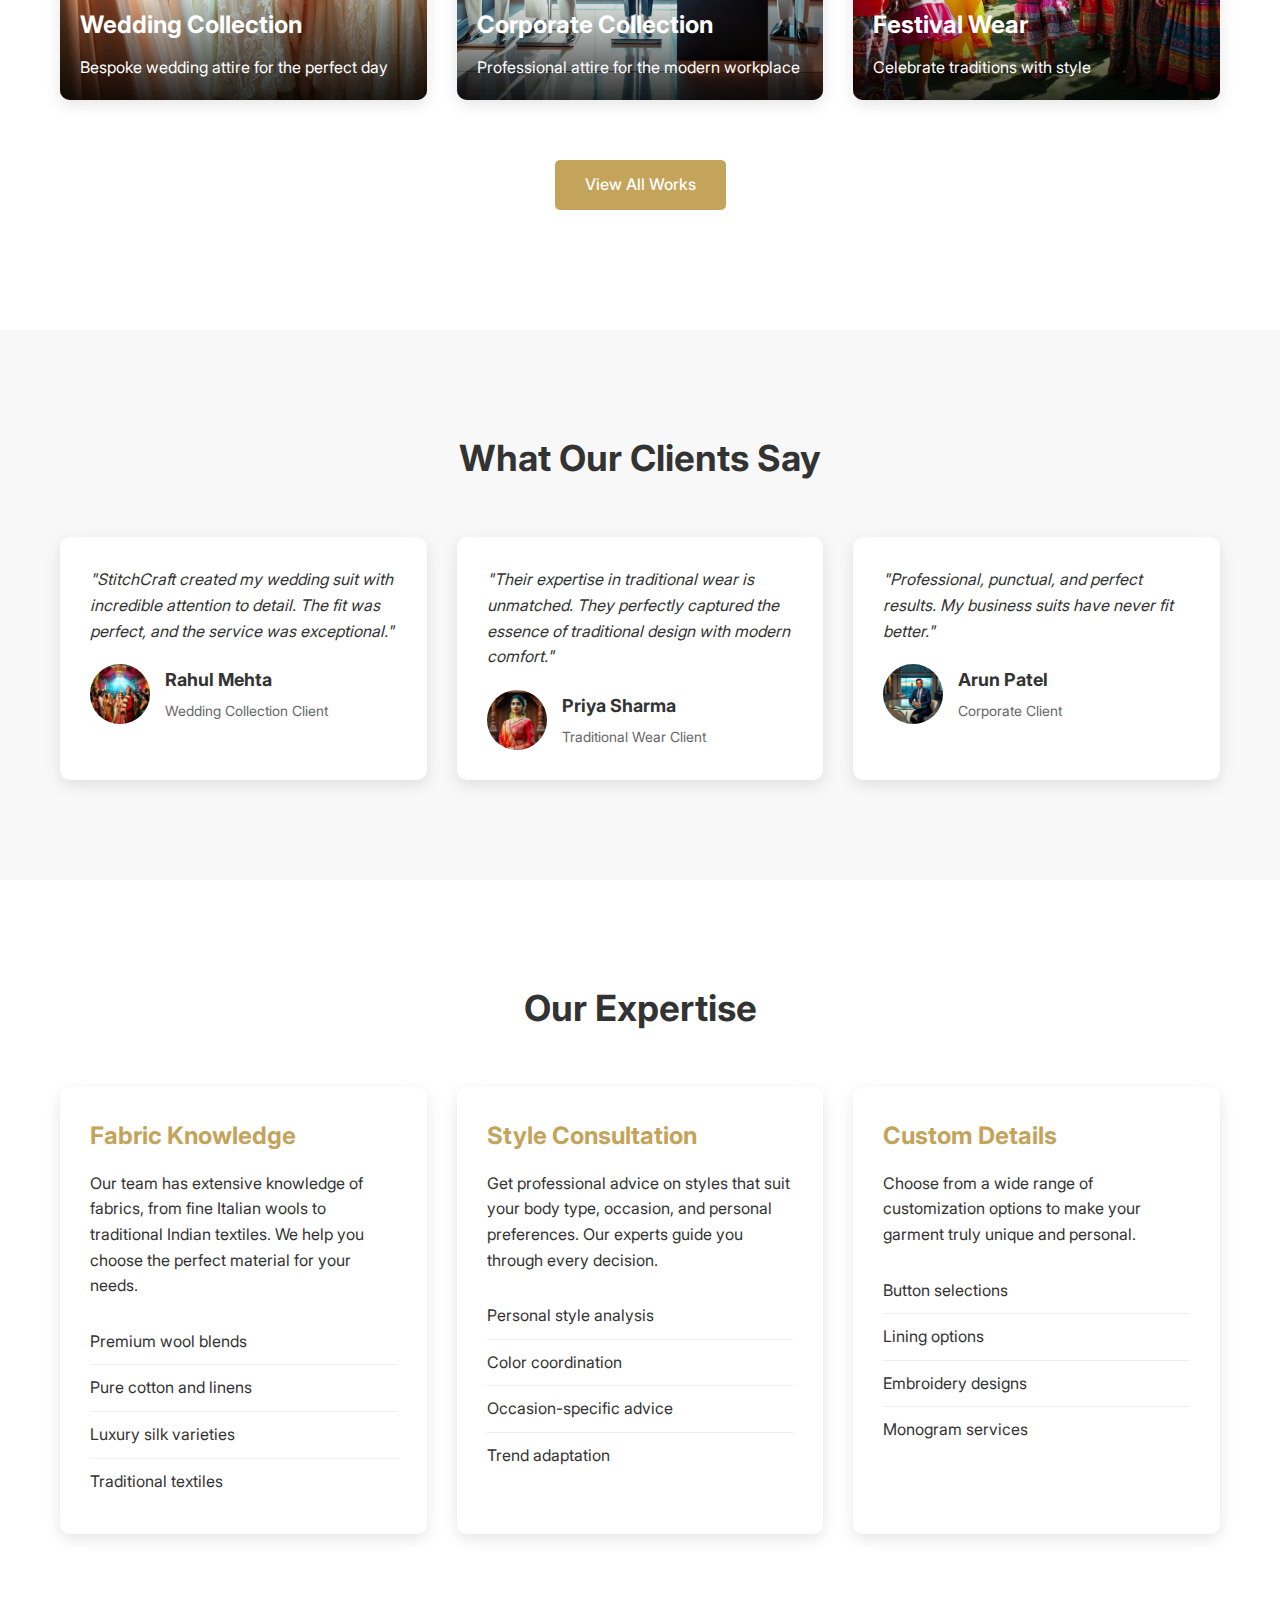
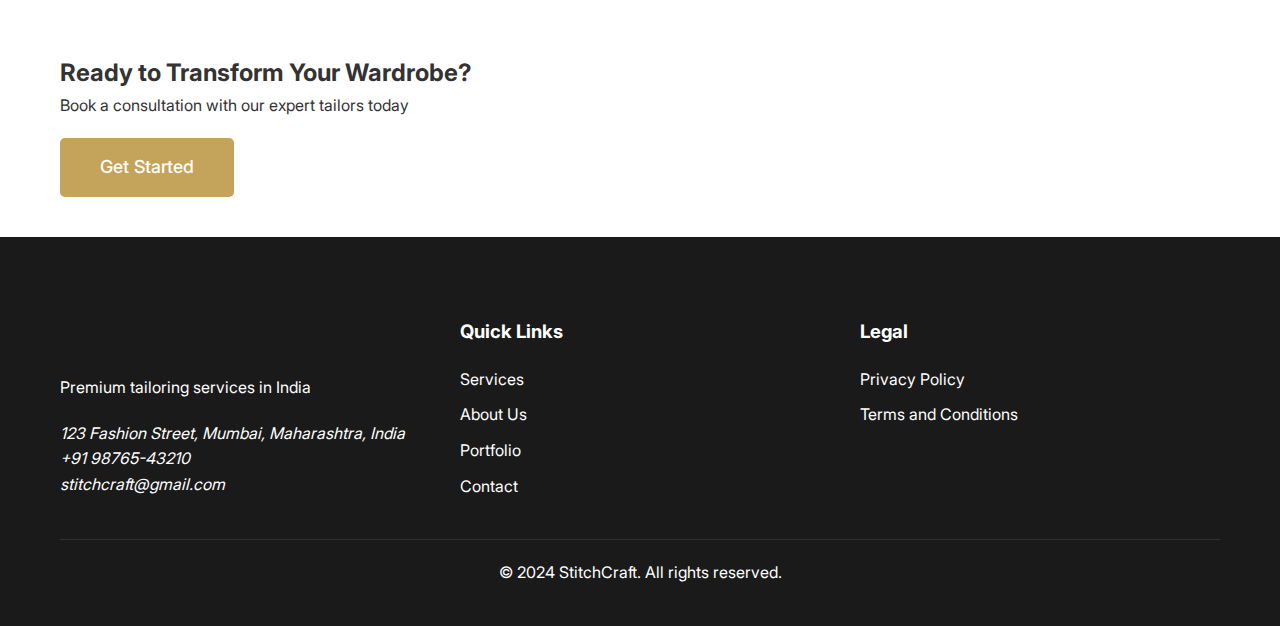
==== commit 46ad671b: "Enhance website structure and design: Added navigation toggle button, improved hero sections with ba" ====
--- a/index.html
+++ b/index.html
@@ -28,7 +28,7 @@
     </header>
 
     <main>
-        <section class="hero">
+        <section class="page-hero hero">
             <div class="container">
                 <h1>Premium Tailoring Services in India</h1>
                 <p>Crafting perfection, one stitch at a time</p>
@@ -42,21 +42,21 @@
                 <div class="features__grid">
                     <div class="feature">
                         <div class="feature__image">
-                            <img src="" alt="Expert tailors at work">
+                            <img src="img/tailors.jpg" alt="Expert tailors at work">
                         </div>
                         <h3>Expert Tailors</h3>
                         <p>Our master craftsmen bring decades of experience to every garment</p>
                     </div>
                     <div class="feature">
                         <div class="feature__image">
-                            <img src="" alt="Custom design process">
+                            <img src="img/cloth.jpg" alt="Custom design process">
                         </div>
                         <h3>Custom Designs</h3>
                         <p>Unique patterns and styles tailored to your preferences</p>
                     </div>
                     <div class="feature">
                         <div class="feature__image">
-                            <img src="" alt="Premium fabric selection">
+                            <img src="img/fabrics.jpg" alt="Premium fabric selection">
                         </div>
                         <h3>Premium Fabrics</h3>
                         <p>Finest materials sourced from trusted suppliers</p>
@@ -70,19 +70,19 @@
                 <h2>Our Services</h2>
                 <div class="services__grid">
                     <div class="service">
-                        <img src="" alt="Custom suit tailoring service">
+                        <img src="img/suits.jpg" alt="Custom suit tailoring service">
                         <h3>Custom Suits</h3>
                         <p>Perfectly fitted suits for every occasion</p>
                         <a href="services.html#suits" class="btn">Learn More</a>
                     </div>
                     <div class="service">
-                        <img src="" alt="Traditional wear tailoring">
+                        <img src="img/traditional.jpg" alt="Traditional wear tailoring">
                         <h3>Traditional Wear</h3>
                         <p>Elegant traditional outfits with modern touch</p>
                         <a href="services.html#traditional" class="btn">Learn More</a>
                     </div>
                     <div class="service">
-                        <img src="" alt="Alterations and modifications service">
+                        <img src="img/alteration.jpg" alt="Alterations and modifications service">
                         <h3>Alterations</h3>
                         <p>Professional garment modifications</p>
                         <a href="services.html#alterations" class="btn">Learn More</a>
@@ -134,21 +134,21 @@
                 <h2>Featured Works</h2>
                 <div class="featured-works__grid">
                     <div class="featured-work">
-                        <img src="" alt="Wedding collection showcase">
+                        <img src="img/wedding.jpg" alt="Wedding collection showcase">
                         <div class="featured-work__info">
                             <h3>Wedding Collection</h3>
                             <p>Bespoke wedding attire for the perfect day</p>
                         </div>
                     </div>
                     <div class="featured-work">
-                        <img src="" alt="Business formal wear">
+                        <img src="img/corporate.jpg" alt="Business formal wear">
                         <div class="featured-work__info">
                             <h3>Corporate Collection</h3>
                             <p>Professional attire for the modern workplace</p>
                         </div>
                     </div>
                     <div class="featured-work">
-                        <img src="" alt="Festival wear collection">
+                        <img src="img/festival.jpg" alt="Festival wear collection">
                         <div class="featured-work__info">
                             <h3>Festival Wear</h3>
                             <p>Celebrate traditions with style</p>
@@ -170,7 +170,7 @@
                             <p>"StitchCraft created my wedding suit with incredible attention to detail. The fit was perfect, and the service was exceptional."</p>
                         </div>
                         <div class="testimonial__author">
-                            <img src="" alt="Client Rahul Mehta">
+                            <img src="img/client1.jpg" alt="Client Rahul Mehta">
                             <div class="testimonial__info">
                                 <h4>Rahul Mehta</h4>
                                 <p>Wedding Collection Client</p>
@@ -182,7 +182,7 @@
                             <p>"Their expertise in traditional wear is unmatched. They perfectly captured the essence of traditional design with modern comfort."</p>
                         </div>
                         <div class="testimonial__author">
-                            <img src="" alt="Client Priya Sharma">
+                            <img src="img/client2.jpg" alt="Client Priya Sharma">
                             <div class="testimonial__info">
                                 <h4>Priya Sharma</h4>
                                 <p>Traditional Wear Client</p>
@@ -194,7 +194,7 @@
                             <p>"Professional, punctual, and perfect results. My business suits have never fit better."</p>
                         </div>
                         <div class="testimonial__author">
-                            <img src="" alt="Client Arun Patel">
+                            <img src="img/client3.jpg" alt="Client Arun Patel">
                             <div class="testimonial__info">
                                 <h4>Arun Patel</h4>
                                 <p>Corporate Client</p>
@@ -286,5 +286,6 @@
             </div>
         </div>
     </footer>
+    <script src="js/main.js"></script>
 </body>
 </html> --- a/css/main.css
+++ b/css/main.css
@@ -36,7 +36,7 @@
 /* Header */
 .header {
     background: #fff;
-    padding: 20px 0;
+    padding: 10px 0;
     box-shadow: 0 2px 10px rgba(0, 0, 0, 0.1);
     position: sticky;
     top: 0;
@@ -123,28 +123,279 @@
 
 /* Hero section */
 .hero {
-    background-color: #f8f8f8;
-    padding: 100px 0;
+    background-image: linear-gradient(rgba(0, 0, 0, 0.5), rgba(0, 0, 0, 0.5)), url(../img/hero-bg.jpg);
+    background-size: cover;
+    background-position: center;
+    padding: 50px 0;
     text-align: center;
 }
 
 .page-hero {
-    background-color: #f8f8f8;
-    padding: 60px 0;
-    text-align: center;
+		background-color: #666;
+    background-size: cover;
+		background-position: center;
+		background-repeat: no-repeat;
+		padding: 60px 0;
+		text-align: center;
+}
+
+.services-hero {
+	background-image: linear-gradient(rgba(0, 0, 0, 0.5), rgba(0, 0, 0, 0.5)), url(../img/services-bg.jpg);
+}
+
+.about-hero {
+    background: linear-gradient(rgba(0, 0, 0, 0.5), rgba(0, 0, 0, 0.5)), url(../img/about-bg.jpg);
+}
+
+.contact-hero {
+	background-image: linear-gradient(rgba(0, 0, 0, 0.5), rgba(0, 0, 0, 0.5)), url(../img/contact-bg.jpg);
+	background-size: cover;
+	background-position: 50% 40%;
+	background-repeat: no-repeat;
+	padding: 60px 0;
+	text-align: center;
+}
+
+.about-hero h1 {
+    font-size: 3.5rem;
+    margin-bottom: 1rem;
+}
+
+.section-tag {
+    display: inline-block;
+    background: #f8f9fa;
+    color: #333;
+    padding: 0.5rem 1rem;
+    border-radius: 50px;
+    font-size: 0.9rem;
+    margin-bottom: 1rem;
+    text-transform: uppercase;
+    letter-spacing: 1px;
+}
+
+.story {
+    padding: 80px 0;
+}
+
+.story__grid {
+    display: grid;
+    grid-template-columns: 1fr 1fr;
+    gap: 4rem;
+    align-items: center;
+}
+
+.story__description {
+    font-size: 1.2rem;
+    line-height: 1.8;
+    margin-bottom: 2rem;
+    color: #333;
+}
+
+.story__stats {
+    display: grid;
+    grid-template-columns: repeat(3, 1fr);
+    gap: 2rem;
+    margin-top: 3rem;
+}
+
+.stat-item {
+    text-align: center;
+}
+
+.stat-number {
+    display: block;
+    font-size: 2.5rem;
+    font-weight: bold;
+    color: #1a1a1a;
+    margin-bottom: 0.5rem;
+}
+
+.stat-label {
+    color: #666;
+    font-size: 1rem;
+}
+
+.story__image img {
+    width: 100%;
+    height: 100%;
+    object-fit: cover;
+    border-radius: 10px;
+    box-shadow: 0 10px 30px rgba(0, 0, 0, 0.1);
+}
+
+.values {
+    background: #f8f9fa;
+    padding: 80px 0;
+    text-align: center;
+}
+
+.values__grid {
+    display: grid;
+    grid-template-columns: repeat(4, 1fr);
+    gap: 2rem;
+    margin-top: 3rem;
+}
+
+.value-card {
+    background: #fff;
+    padding: 2rem;
+    border-radius: 10px;
+    box-shadow: 0 5px 15px rgba(0, 0, 0, 0.05);
+    transition: transform 0.3s ease;
+}
+
+.value-card:hover {
+    transform: translateY(-5px);
+}
+
+.value-card__icon {
+    width: 60px;
+    height: 60px;
+    margin: 0 auto 1.5rem;
+}
+
+.value-card__icon img {
+    width: 100%;
+    height: 100%;
+}
+
+.team {
+    padding: 80px 0;
+    text-align: center;
+}
+
+.team__grid {
+    display: grid;
+    grid-template-columns: repeat(3, 1fr);
+    gap: 3rem;
+    margin-top: 3rem;
+}
+
+.team-member {
+    text-align: center;
+}
+
+.team-member__image {
+    width: 200px;
+    height: 200px;
+    margin: 0 auto 1.5rem;
+    border-radius: 50%;
+    overflow: hidden;
+}
+
+.team-member__image img {
+    width: 100%;
+    height: 100%;
+    object-fit: cover;
+}
+
+.team-member__role {
+    display: block;
+    color: #666;
+    margin: 0.5rem 0 1rem;
+}
+
+.workshop {
+    background: #f8f9fa;
+    padding: 80px 0;
+}
+
+.workshop__grid {
+    display: grid;
+    grid-template-columns: 1fr 1fr;
+    gap: 4rem;
+    align-items: center;
+}
+
+.workshop__features {
+    list-style: none;
+    padding: 0;
+    margin: 2rem 0;
+}
+
+.workshop__features li {
+    margin-bottom: 1rem;
+    padding-left: 2rem;
+    position: relative;
+}
+
+.workshop__features li::before {
+    content: "✓";
+    position: absolute;
+    left: 0;
+    color: #28a745;
+}
+
+.workshop__gallery {
+    display: grid;
+    grid-template-columns: repeat(2, 1fr);
+    gap: 1rem;
+}
+
+.workshop__gallery img {
+    width: 100%;
+    border-radius: 10px;
+    box-shadow: 0 5px 15px rgba(0, 0, 0, 0.1);
+}
+
+.workshop__gallery img:first-child {
+    grid-column: 1 / -1;
+}
+
+/* Responsive Styles */
+@media (max-width: 768px) {
+    .story__grid,
+    .workshop__grid {
+        grid-template-columns: 1fr;
+        gap: 2rem;
+    }
+
+    .values__grid {
+        grid-template-columns: repeat(2, 1fr);
+    }
+
+    .team__grid {
+        grid-template-columns: 1fr;
+        gap: 3rem;
+    }
+
+    .workshop__gallery {
+        grid-template-columns: 1fr;
+    }
+
+    .about-hero h1 {
+        font-size: 2.5rem;
+    }
+
+    .story__stats {
+        grid-template-columns: 1fr;
+        gap: 1.5rem;
+    }
+}
+
+.portfolio-hero {
+	background-image: linear-gradient(rgba(0, 0, 0, 0.5), rgba(0, 0, 0, 0.5)), url(../img/portfolio-bg.jpg);
 }
 
 .hero h1,
-.page-hero h1 {
+.page-hero h1,
+.services-hero h1,
+.about-hero h1,
+.portfolio-hero,
+.contact-hero h1 {
     font-size: 48px;
     margin-bottom: 20px;
-    color: #1a1a1a;
+    color: #fff;
 }
 
 .hero p,
-.page-hero p {
+.page-hero p,
+.services-hero p,
+.about-hero p,
+.portfolio-hero p,
+.contact-hero p {
     font-size: 20px;
-    color: #666;
+    color: #fff;
     margin-bottom: 30px;
 }
 
@@ -158,6 +409,7 @@
     font-weight: 500;
     transition: background-color 0.3s;
 		margin: 20px 0;
+		text-align: center;
 }
 
 .btn:hover {
@@ -189,15 +441,6 @@
 .feature {
     text-align: center;
     padding: 30px;
-}
-
-.feature__image {
-    width: 200px;
-    height: 200px;
-    margin: 0 auto 20px;
-    border-radius: 10px;
-    overflow: hidden;
-    background: #f8f8f8;
 }
 
 .feature__image img {
@@ -224,6 +467,7 @@
 }
 
 .service {
+		text-align: center;
     background: #fff;
     border-radius: 10px;
     overflow: hidden;
@@ -1015,16 +1259,17 @@
     .nav {
         position: fixed;
         top: 0;
-        right: -100%;
+        right: 0;
         width: 100%;
         height: 100vh;
         background: #fff;
         padding: 80px 20px;
-        transition: right 0.3s;
+        transform: translateX(100%);
+        transition: transform 0.3s ease;
     }
 
     .nav.active {
-        right: 0;
+        transform: translateX(0);
     }
 
     .nav__list {
@@ -1157,4 +1402,393 @@
     .pricing-card.featured:hover {
         transform: translateY(-5px);
     }
+}
+
+/* Service Detail sections */
+.service-detail {
+    padding: 80px 0;
+}
+
+.service-detail:nth-child(even) {
+    background-color: #f8f8f8;
+}
+
+.service-detail__grid {
+    display: grid;
+    grid-template-columns: 1fr 1fr;
+    gap: 50px;
+    align-items: center;
+}
+
+.service-detail__image {
+    border-radius: 10px;
+    overflow: hidden;
+    box-shadow: 0 5px 15px rgba(0, 0, 0, 0.1);
+}
+
+.service-detail__image img {
+    width: 100%;
+    height: 500px;
+    object-fit: cover;
+}
+
+.service-tag {
+    display: inline-block;
+    padding: 6px 12px;
+    background-color: #c4a35a;
+    color: #fff;
+    border-radius: 5px;
+    font-size: 14px;
+    font-weight: 500;
+    margin-bottom: 20px;
+}
+
+.service-detail__content h2 {
+    font-size: 36px;
+    margin-bottom: 20px;
+    color: #1a1a1a;
+}
+
+.service-detail__description {
+    font-size: 18px;
+    color: #666;
+    margin-bottom: 30px;
+    line-height: 1.8;
+}
+
+.service-highlights {
+    display: grid;
+    grid-template-columns: repeat(auto-fit, minmax(250px, 1fr));
+    gap: 20px;
+    margin-bottom: 30px;
+}
+
+.highlight-item {
+    padding: 20px;
+    background: #fff;
+    border-radius: 8px;
+    box-shadow: 0 2px 10px rgba(0, 0, 0, 0.05);
+}
+
+.highlight-item h4 {
+    color: #c4a35a;
+    margin-bottom: 10px;
+    font-size: 18px;
+}
+
+.highlight-item p {
+    color: #666;
+    font-size: 15px;
+}
+
+.service-process {
+    margin-bottom: 30px;
+}
+
+.service-process h4 {
+    font-size: 20px;
+    margin-bottom: 15px;
+    color: #1a1a1a;
+}
+
+.process-list {
+    list-style-position: inside;
+    counter-reset: process-counter;
+}
+
+.process-list li {
+    counter-increment: process-counter;
+    padding: 10px 0;
+    color: #666;
+}
+
+.process-list li::before {
+    content: counter(process-counter);
+    background: #c4a35a;
+    color: #fff;
+    width: 24px;
+    height: 24px;
+    border-radius: 50%;
+    display: inline-flex;
+    align-items: center;
+    justify-content: center;
+    margin-right: 10px;
+    font-size: 14px;
+    font-weight: 500;
+}
+
+.service-features {
+    margin-bottom: 30px;
+}
+
+.service-features h4 {
+    font-size: 20px;
+    margin-bottom: 15px;
+    color: #1a1a1a;
+}
+
+.features-list {
+    list-style: none;
+}
+
+.features-list li {
+    padding: 8px 0;
+    color: #666;
+    position: relative;
+    padding-left: 25px;
+}
+
+.features-list li::before {
+    content: '✓';
+    color: #c4a35a;
+    position: absolute;
+    left: 0;
+    font-weight: bold;
+}
+
+.service-options {
+    margin-bottom: 30px;
+}
+
+.service-options h4 {
+    font-size: 20px;
+    margin-bottom: 15px;
+    color: #1a1a1a;
+}
+
+.options-grid {
+    display: grid;
+    grid-template-columns: repeat(auto-fit, minmax(200px, 1fr));
+    gap: 15px;
+}
+
+.option-item {
+    display: flex;
+    justify-content: space-between;
+    align-items: center;
+    padding: 15px;
+    background: #fff;
+    border-radius: 8px;
+    box-shadow: 0 2px 10px rgba(0, 0, 0, 0.05);
+}
+
+.option-name {
+    font-weight: 500;
+    color: #1a1a1a;
+}
+
+.option-time {
+    color: #c4a35a;
+    font-size: 14px;
+    font-weight: 500;
+}
+
+@media (max-width: 768px) {
+    .service-detail__grid {
+        grid-template-columns: 1fr;
+    }
+
+    .service-detail__image {
+        order: -1;
+    }
+
+    .service-detail__image img {
+        height: 300px;
+    }
+
+    .service-highlights {
+        grid-template-columns: 1fr;
+    }
+
+    .options-grid {
+        grid-template-columns: 1fr;
+    }
+}
+
+/* Contact Info Cards */
+.contact-info {
+    padding: 80px 0;
+    background-color: #f8f8f8;
+}
+
+.contact-card {
+    background: #fff;
+    border-radius: 10px;
+    overflow: hidden;
+    box-shadow: 0 5px 15px rgba(0, 0, 0, 0.1);
+    transition: transform 0.3s;
+}
+
+.contact-card:hover {
+    transform: translateY(-5px);
+}
+
+.contact-card__image {
+    height: 200px;
+    overflow: hidden;
+}
+
+.contact-card__image img {
+    width: 100%;
+    height: 100%;
+    object-fit: cover;
+}
+
+.contact-card h3 {
+    padding: 20px;
+    margin: 0;
+    color: #1a1a1a;
+    font-size: 22px;
+}
+
+.contact-card address,
+.contact-card p {
+    padding: 0 20px 20px;
+    font-style: normal;
+    color: #666;
+}
+
+/* Appointment Info */
+.appointment-info {
+    padding: 80px 0;
+}
+
+.appointment-info__grid {
+    display: grid;
+    grid-template-columns: 1fr 1fr;
+    gap: 50px;
+    align-items: center;
+}
+
+.appointment-info__content h2 {
+    font-size: 36px;
+    margin-bottom: 20px;
+}
+
+.appointment-info__content > p {
+    color: #666;
+    margin-bottom: 40px;
+    font-size: 18px;
+}
+
+.appointment-features {
+    display: grid;
+    grid-template-columns: repeat(auto-fit, minmax(250px, 1fr));
+    gap: 30px;
+}
+
+.feature {
+    text-align: center;
+}
+
+.feature img {
+    width: 120px;
+    height: 120px;
+    border-radius: 50%;
+    margin: 0 auto 20px;
+    object-fit: cover;
+}
+
+.feature h4 {
+    color: #1a1a1a;
+    margin-bottom: 10px;
+    font-size: 20px;
+}
+
+.feature p {
+    color: #666;
+}
+
+.appointment-info__image {
+    border-radius: 10px;
+    overflow: hidden;
+    box-shadow: 0 5px 15px rgba(0, 0, 0, 0.1);
+}
+
+.appointment-info__image img {
+    width: 100%;
+    height: 100%;
+    object-fit: cover;
+}
+
+/* Contact Form */
+.contact-form {
+    padding: 80px 0;
+    background-color: #f8f8f8;
+}
+
+.form-wrapper {
+    display: grid;
+    grid-template-columns: 1fr 1fr;
+    gap: 50px;
+    align-items: start;
+    background: #fff;
+    border-radius: 10px;
+    overflow: hidden;
+    box-shadow: 0 5px 15px rgba(0, 0, 0, 0.1);
+}
+
+.form-content {
+    padding: 40px;
+}
+
+.form-content h2 {
+    font-size: 36px;
+    margin-bottom: 10px;
+}
+
+.form-content > p {
+    color: #666;
+    margin-bottom: 30px;
+}
+
+.form-image {
+    height: 100%;
+}
+
+.form-image img {
+    width: 100%;
+    height: 100%;
+    object-fit: cover;
+}
+
+/* Map */
+.map {
+    padding: 80px 0;
+}
+
+.map h2 {
+    text-align: center;
+    font-size: 36px;
+    margin-bottom: 40px;
+}
+
+.map-wrapper {
+    border-radius: 10px;
+    overflow: hidden;
+    box-shadow: 0 5px 15px rgba(0, 0, 0, 0.1);
+}
+
+/* Responsive Styles */
+@media (max-width: 768px) {
+    .appointment-info__grid,
+    .form-wrapper {
+        grid-template-columns: 1fr;
+    }
+
+    .form-image {
+        height: 300px;
+    }
+
+    .appointment-info__image {
+        order: -1;
+    }
+
+    .appointment-info__image img {
+        height: 300px;
+    }
+
+    .contact-card__image {
+        height: 150px;
+    }
 } 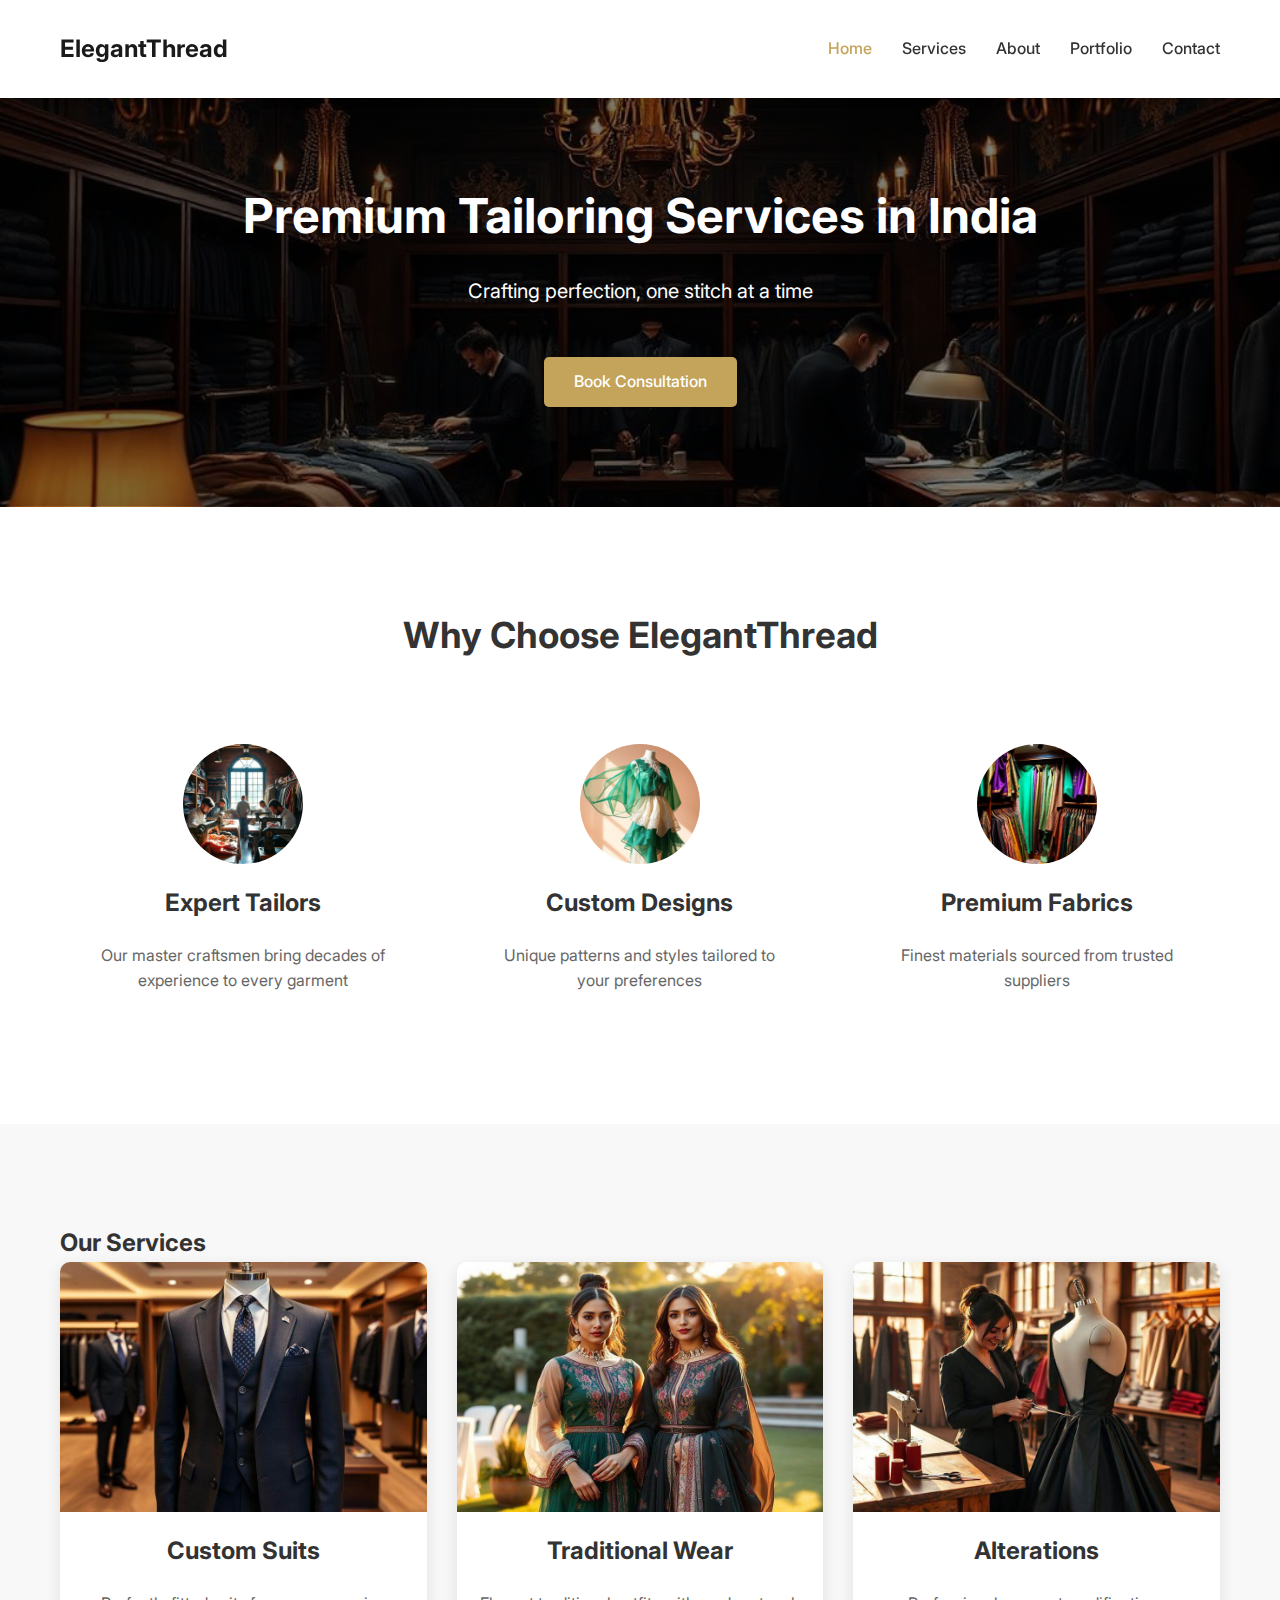
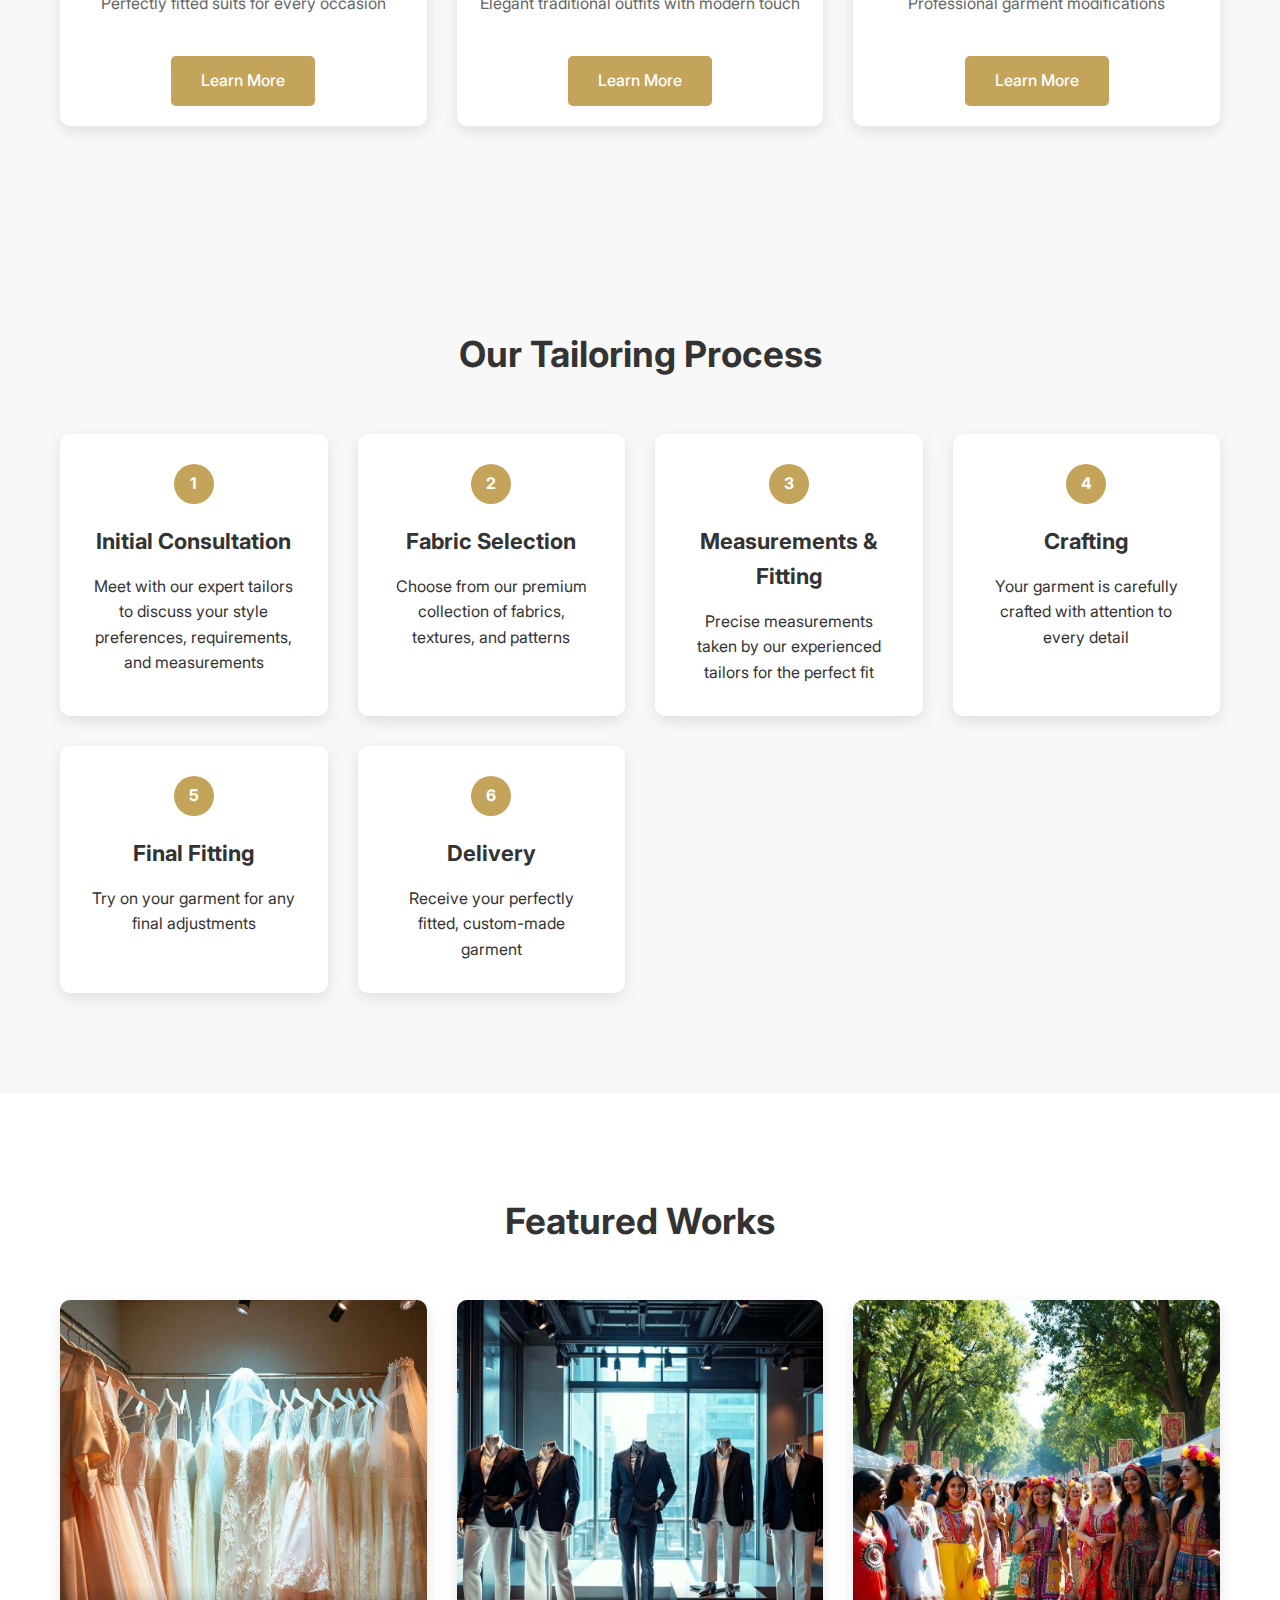
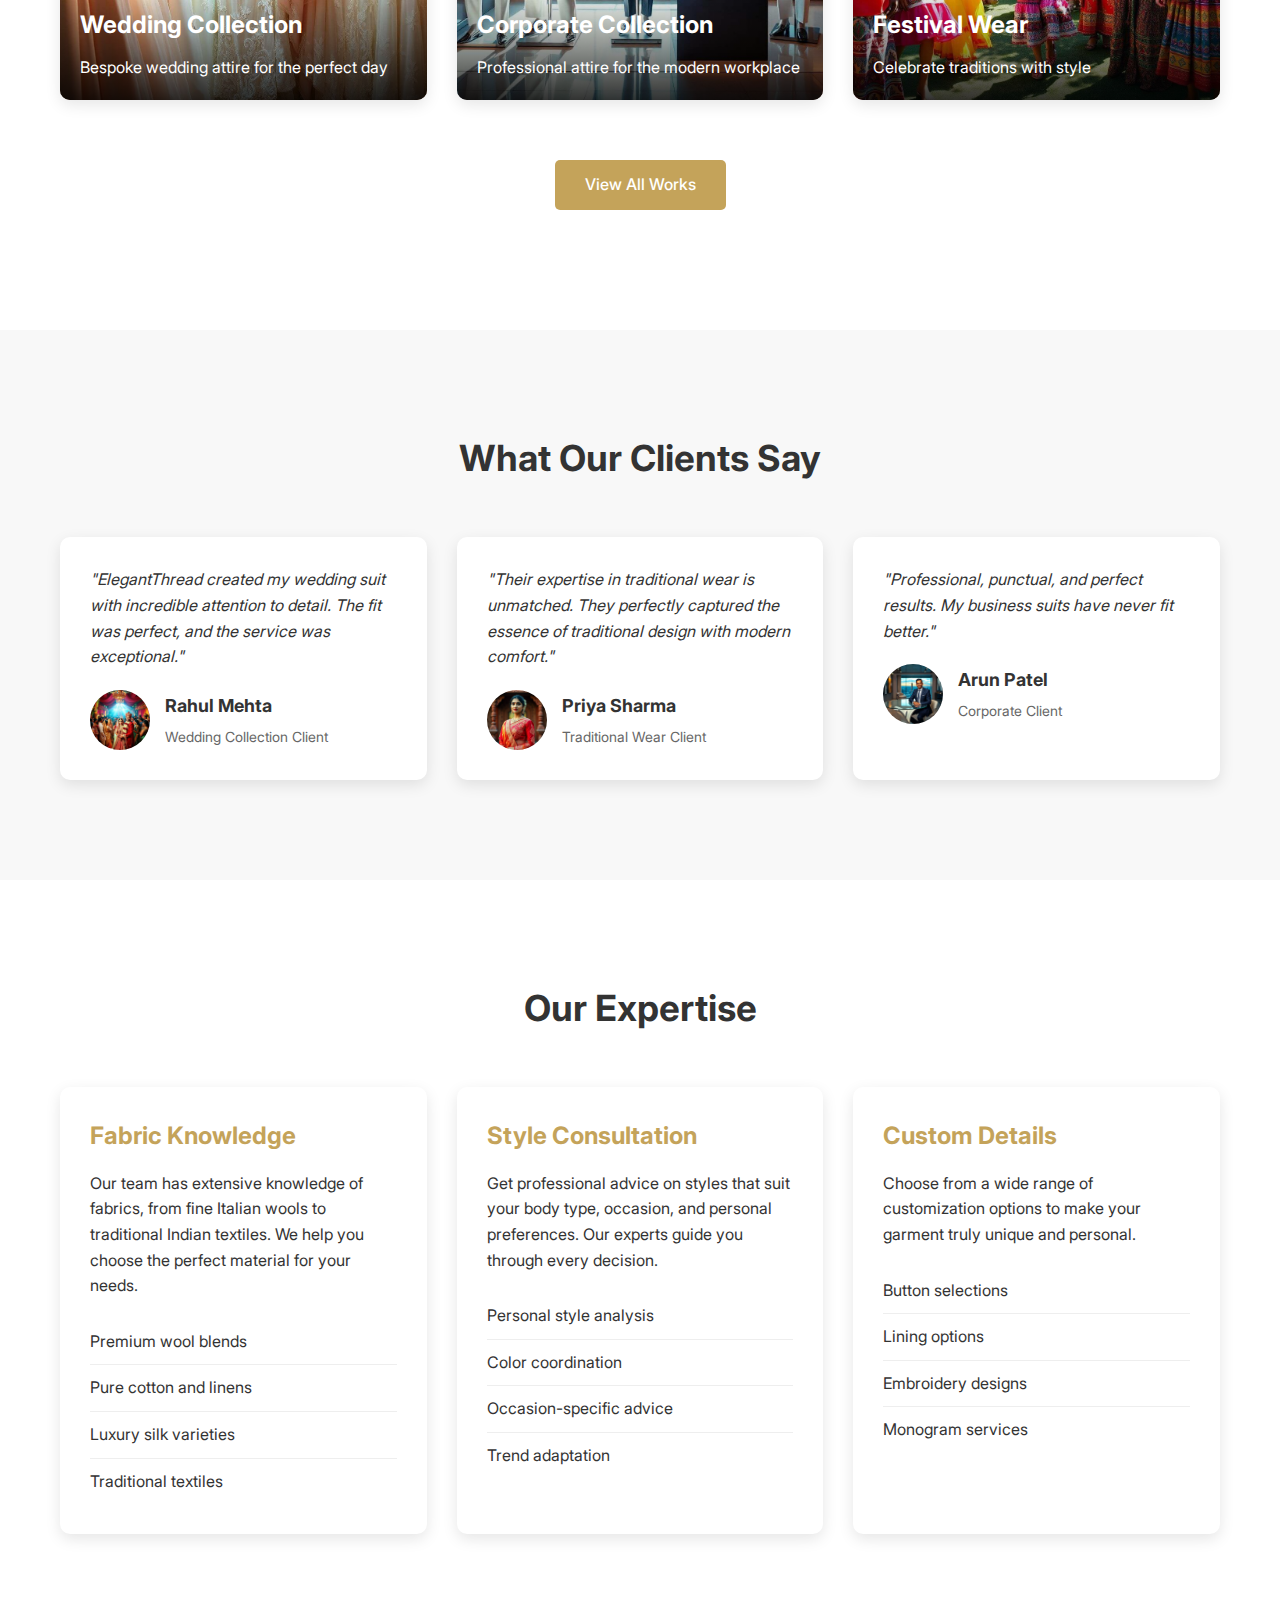
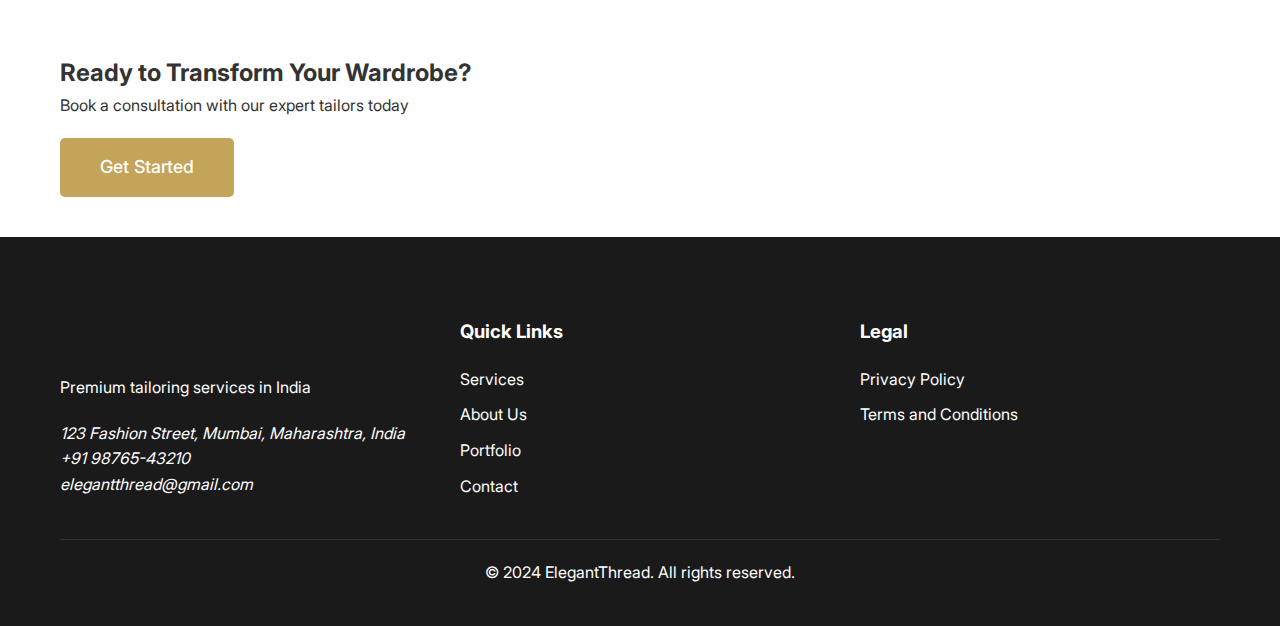
==== commit 6f7f60f5: "Refactor branding from StitchCraft to ElegantThread: Updated all instances of "StitchCraft" to "Eleg" ====
--- a/index.html
+++ b/index.html
@@ -3,15 +3,15 @@
 <head>
     <meta charset="UTF-8">
     <meta name="viewport" content="width=device-width, initial-scale=1.0">
-    <title>StitchCraft - Premium Tailoring Services in India</title>
-    <meta name="description" content="StitchCraft offers premium tailoring services in India. Custom-made clothing, alterations, and designer outfits crafted with precision and style.">
+    <title>ElegantThread - Premium Tailoring Services in India</title>
+    <meta name="description" content="ElegantThread offers premium tailoring services in India. Custom-made clothing, alterations, and designer outfits crafted with precision and style.">
     <link rel="stylesheet" href="css/main.css">
     <link rel="stylesheet" href="fonts/fonts.css">
 </head>
 <body>
     <header class="header">
         <div class="container">
-            <a href="index.html" class="logo">StitchCraft</a>
+            <a href="index.html" class="logo">ElegantThread</a>
             <button class="nav-toggle" aria-label="Toggle navigation">
                 <span class="hamburger"></span>
             </button>
@@ -38,7 +38,7 @@
 
         <section class="features">
             <div class="container">
-                <h2>Why Choose StitchCraft</h2>
+                <h2>Why Choose ElegantThread</h2>
                 <div class="features__grid">
                     <div class="feature">
                         <div class="feature__image">
@@ -167,7 +167,7 @@
                 <div class="testimonials__grid">
                     <div class="testimonial">
                         <div class="testimonial__content">
-                            <p>"StitchCraft created my wedding suit with incredible attention to detail. The fit was perfect, and the service was exceptional."</p>
+                            <p>"ElegantThread created my wedding suit with incredible attention to detail. The fit was perfect, and the service was exceptional."</p>
                         </div>
                         <div class="testimonial__author">
                             <img src="img/client1.jpg" alt="Client Rahul Mehta">
@@ -256,12 +256,12 @@
         <div class="container">
             <div class="footer__grid">
                 <div class="footer__info">
-                    <a href="index.html" class="logo">StitchCraft</a>
+                    <a href="index.html" class="logo">ElegantThread</a>
                     <p>Premium tailoring services in India</p>
                     <address>
                         <a href="https://maps.google.com/?q=123+Fashion+Street,+Mumbai,+Maharashtra,+India" target="_blank">123 Fashion Street, Mumbai, Maharashtra, India</a><br>
                         <a href="tel:+919876543210">+91 98765-43210</a><br>
-                        <a href="mailto:stitchcraft@gmail.com">stitchcraft@gmail.com</a>
+                        <a href="mailto:elegantthread@gmail.com">elegantthread@gmail.com</a>
                     </address>
                 </div>
                 <div class="footer__links">
@@ -282,7 +282,7 @@
                 </div>
             </div>
             <div class="footer__bottom">
-                <p>&copy; 2024 StitchCraft. All rights reserved.</p>
+                <p>&copy; 2024 ElegantThread. All rights reserved.</p>
             </div>
         </div>
     </footer>
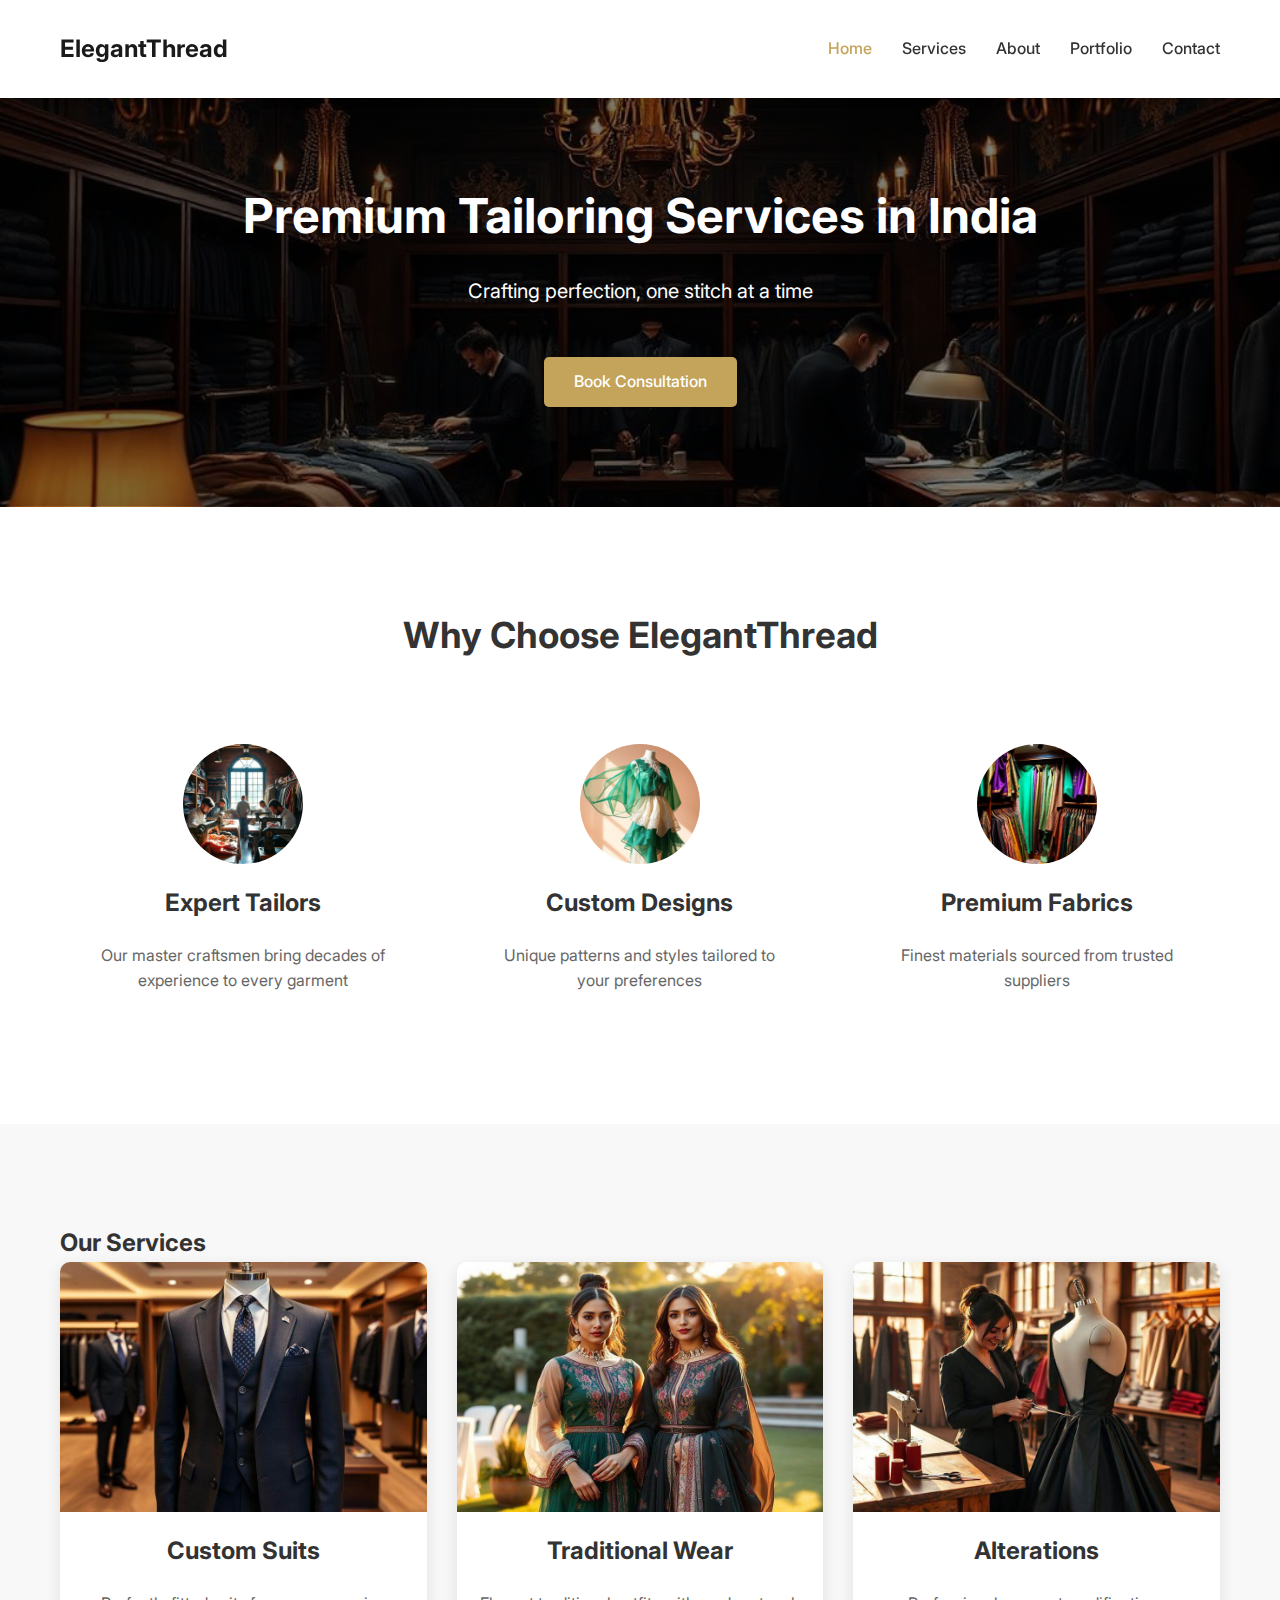
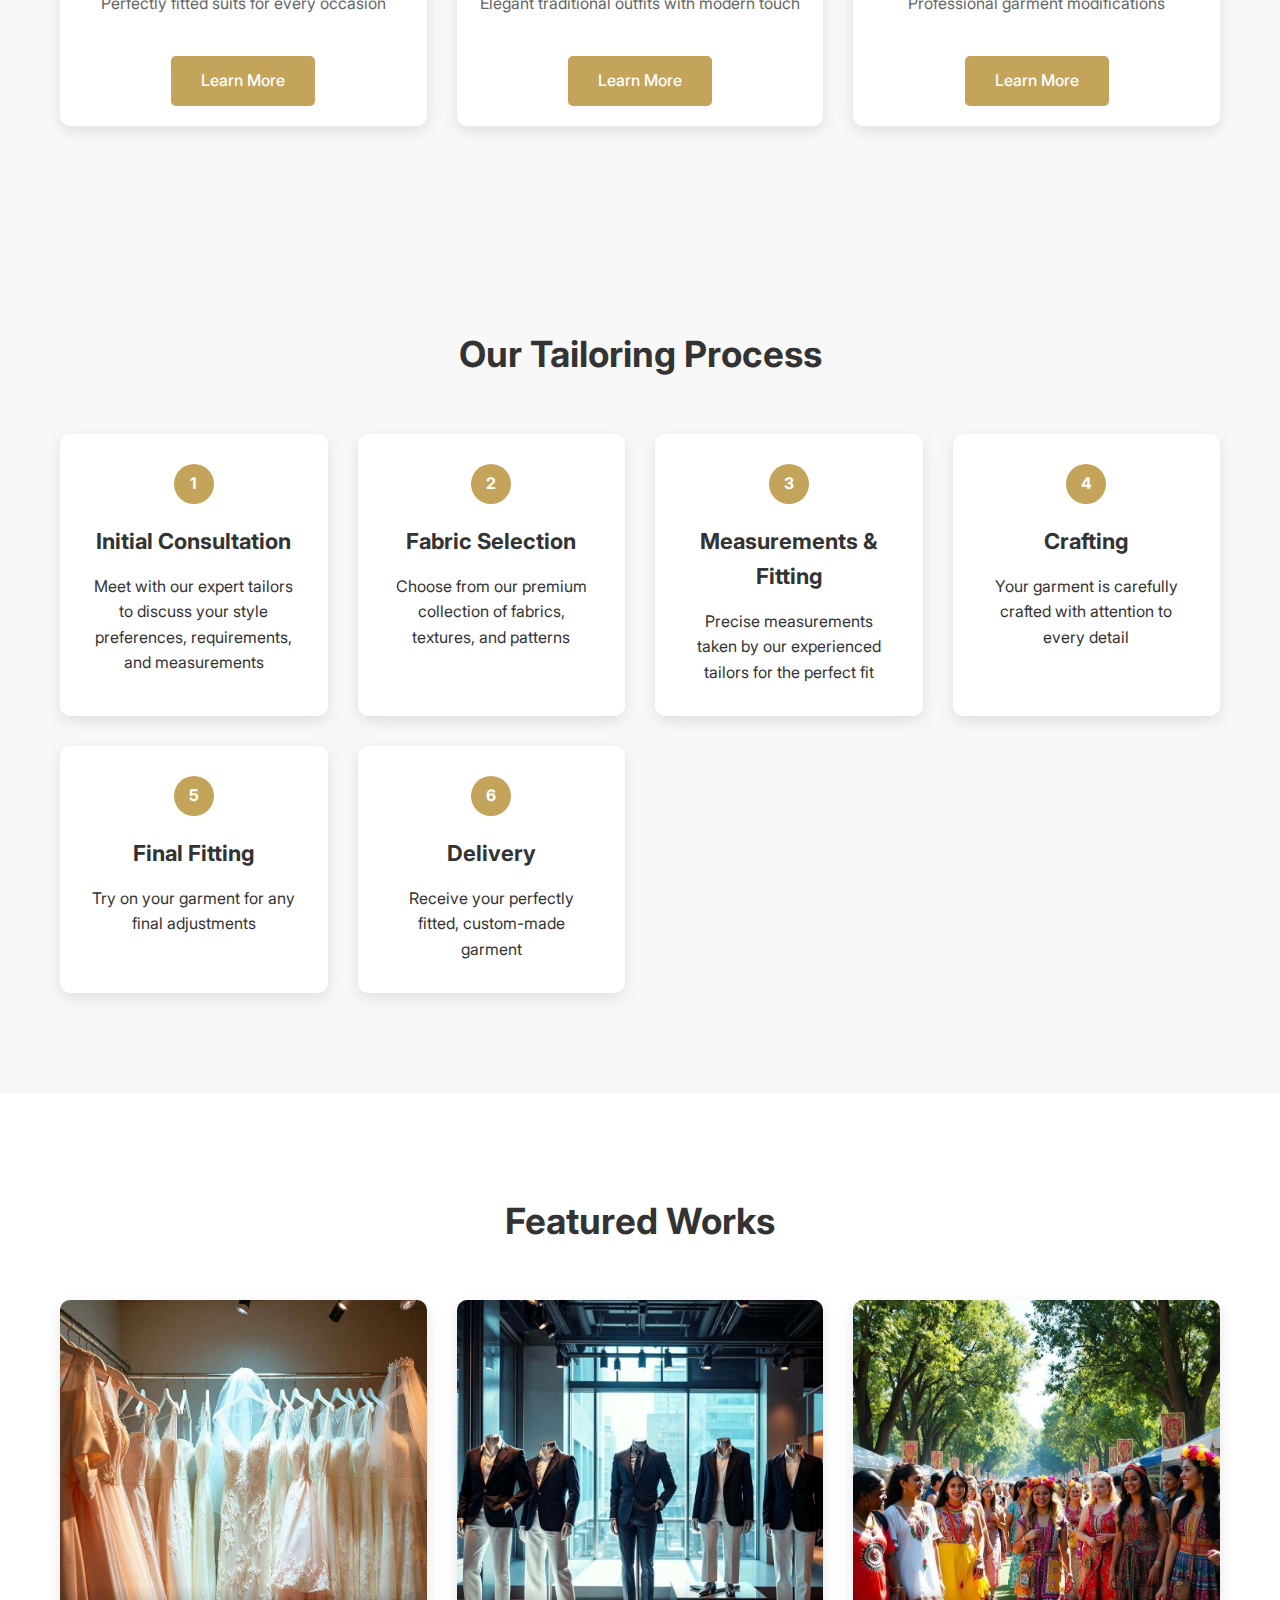
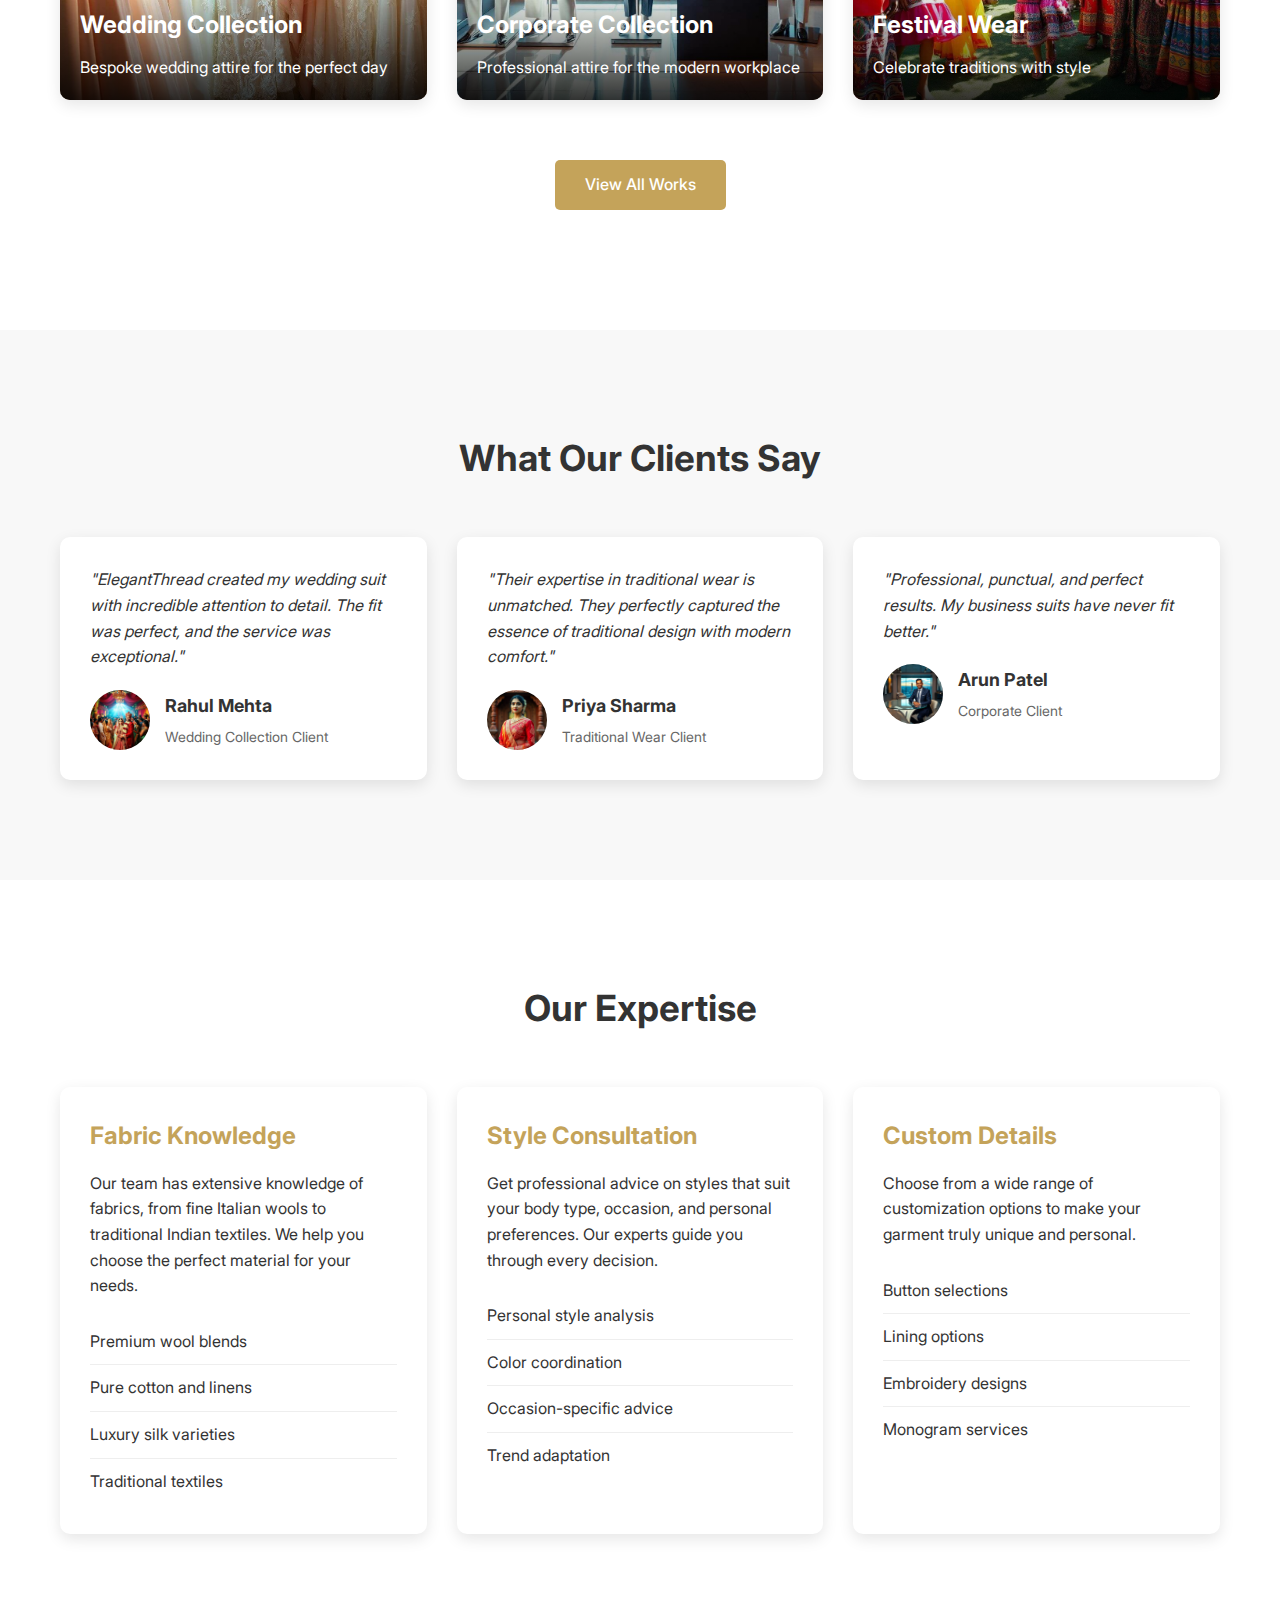
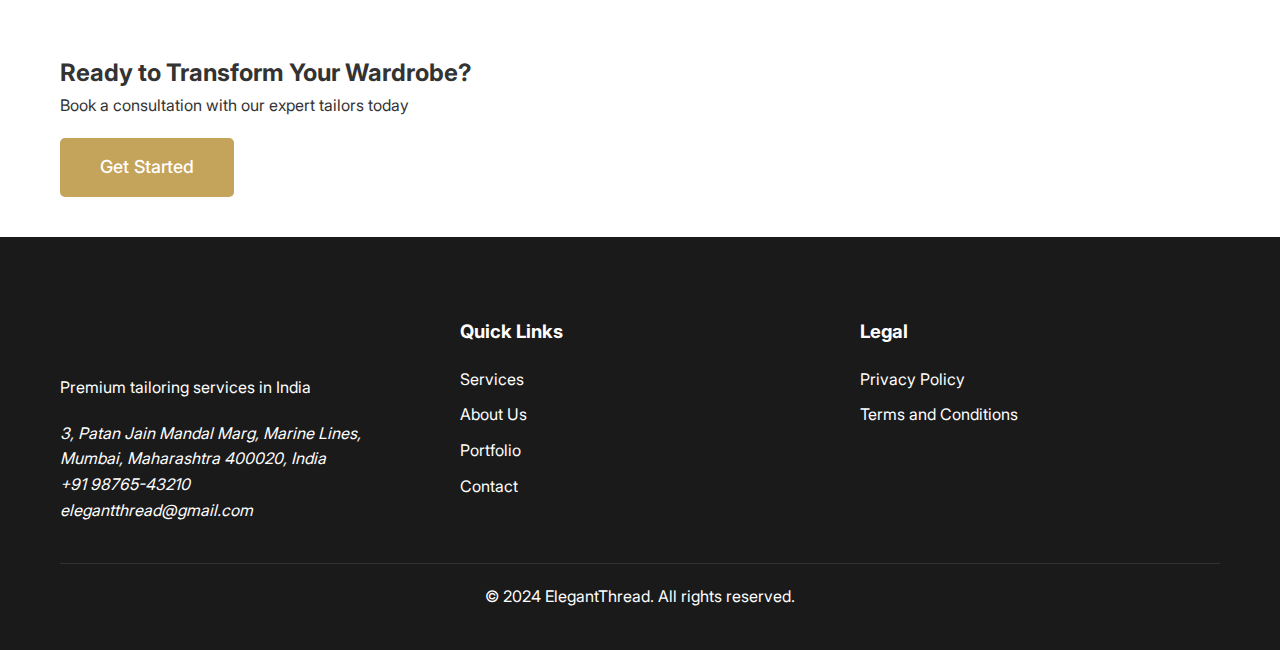
==== commit df027625: "Update address information across multiple HTML pages: Changed the location from '123 Fashion Street" ====
--- a/index.html
+++ b/index.html
@@ -5,6 +5,7 @@
     <meta name="viewport" content="width=device-width, initial-scale=1.0">
     <title>ElegantThread - Premium Tailoring Services in India</title>
     <meta name="description" content="ElegantThread offers premium tailoring services in India. Custom-made clothing, alterations, and designer outfits crafted with precision and style.">
+    <link rel="icon" type="image/png" href="img/icons/favicon.png">
     <link rel="stylesheet" href="css/main.css">
     <link rel="stylesheet" href="fonts/fonts.css">
 </head>
@@ -259,7 +260,7 @@
                     <a href="index.html" class="logo">ElegantThread</a>
                     <p>Premium tailoring services in India</p>
                     <address>
-                        <a href="https://maps.google.com/?q=123+Fashion+Street,+Mumbai,+Maharashtra,+India" target="_blank">123 Fashion Street, Mumbai, Maharashtra, India</a><br>
+                        <a href="https://maps.app.goo.gl/wKjaoy5cwj1sUH5S9" target="_blank">3, Patan Jain Mandal Marg, Marine Lines, Mumbai, Maharashtra 400020, India</a><br>
                         <a href="tel:+919876543210">+91 98765-43210</a><br>
                         <a href="mailto:elegantthread@gmail.com">elegantthread@gmail.com</a>
                     </address>
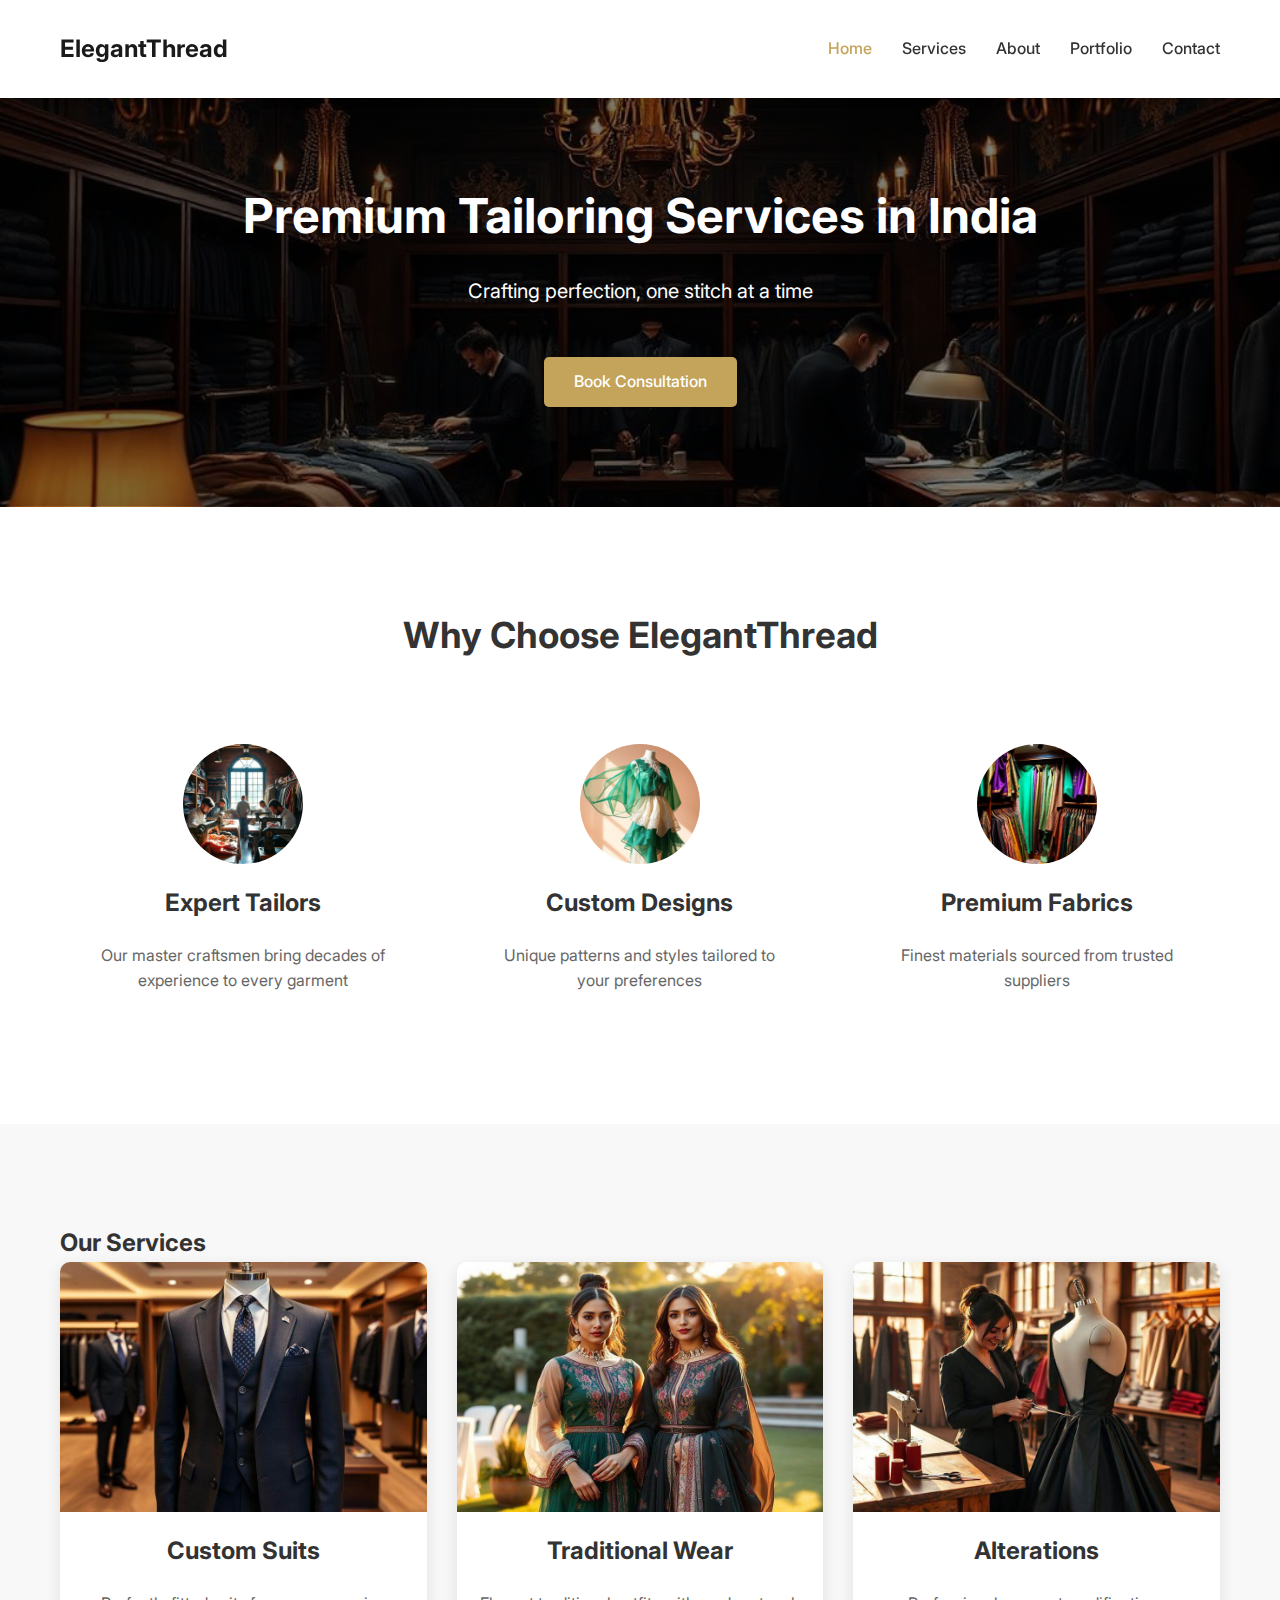
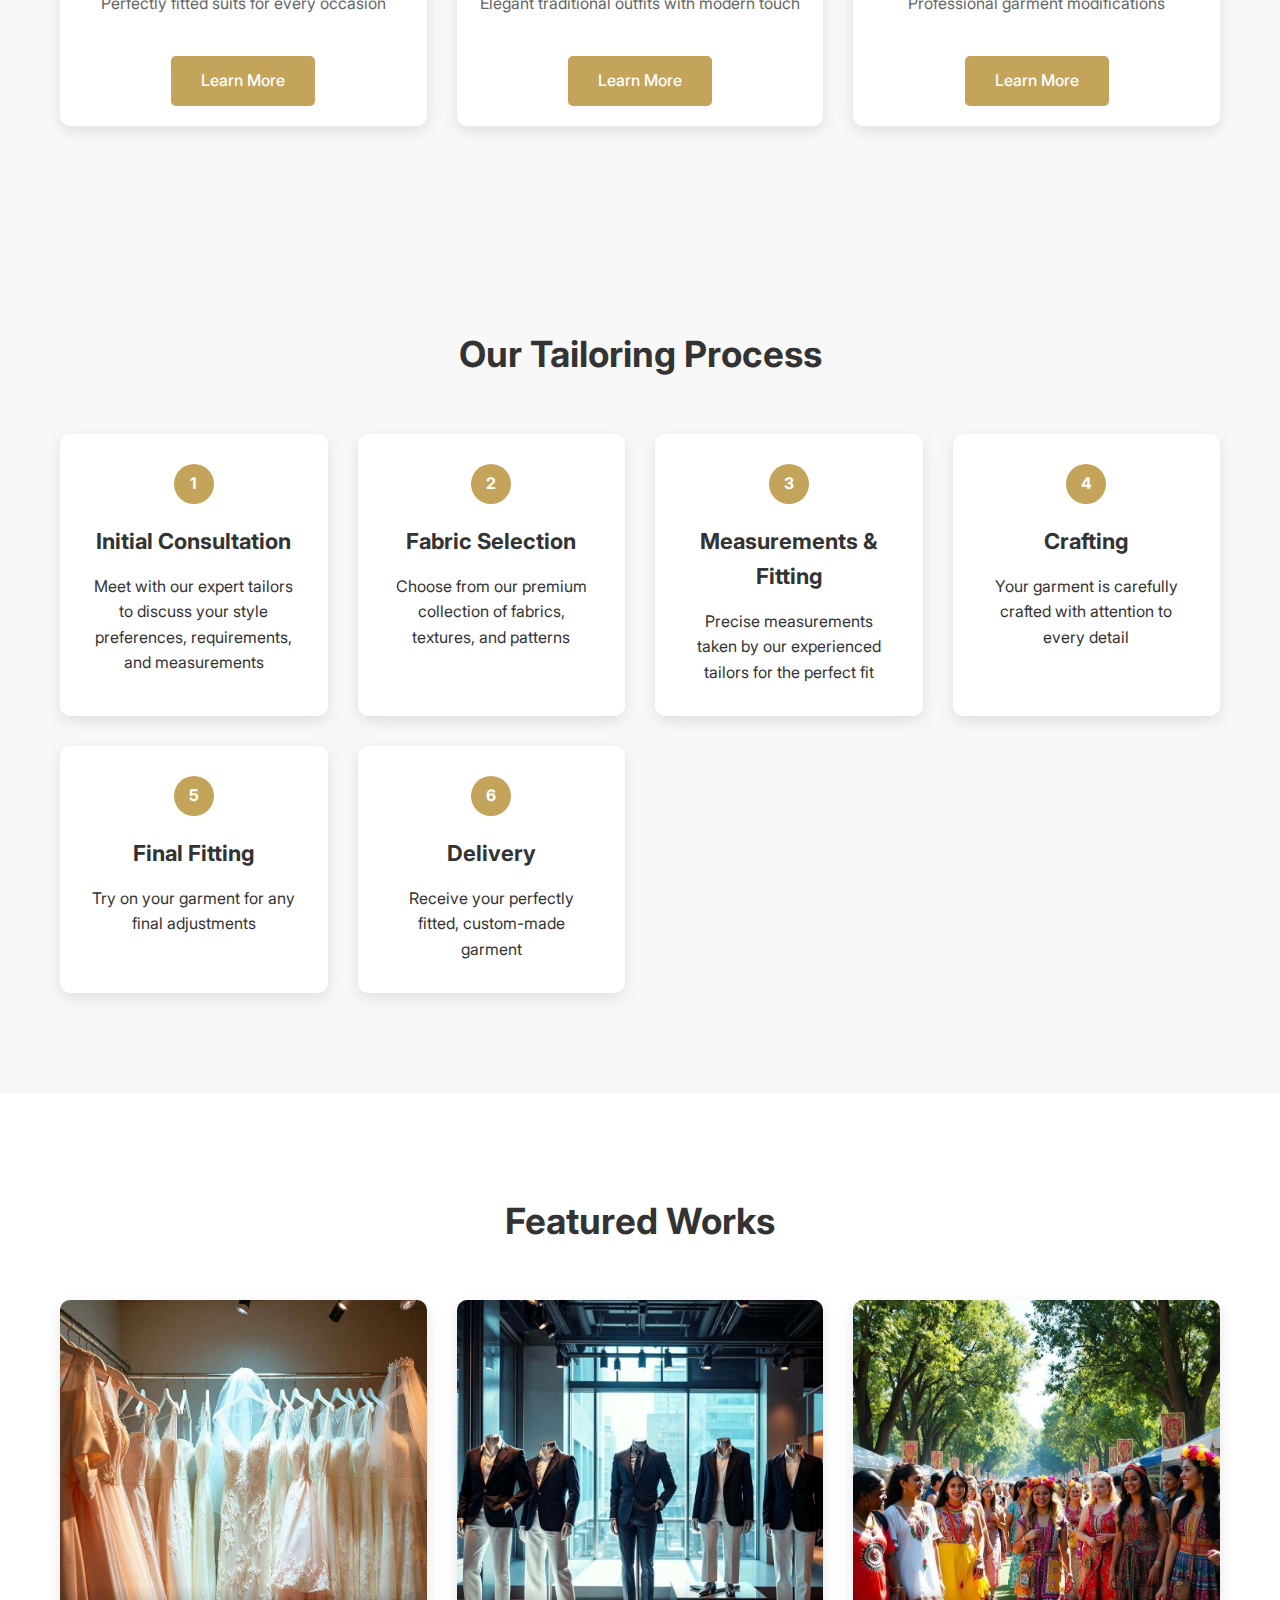
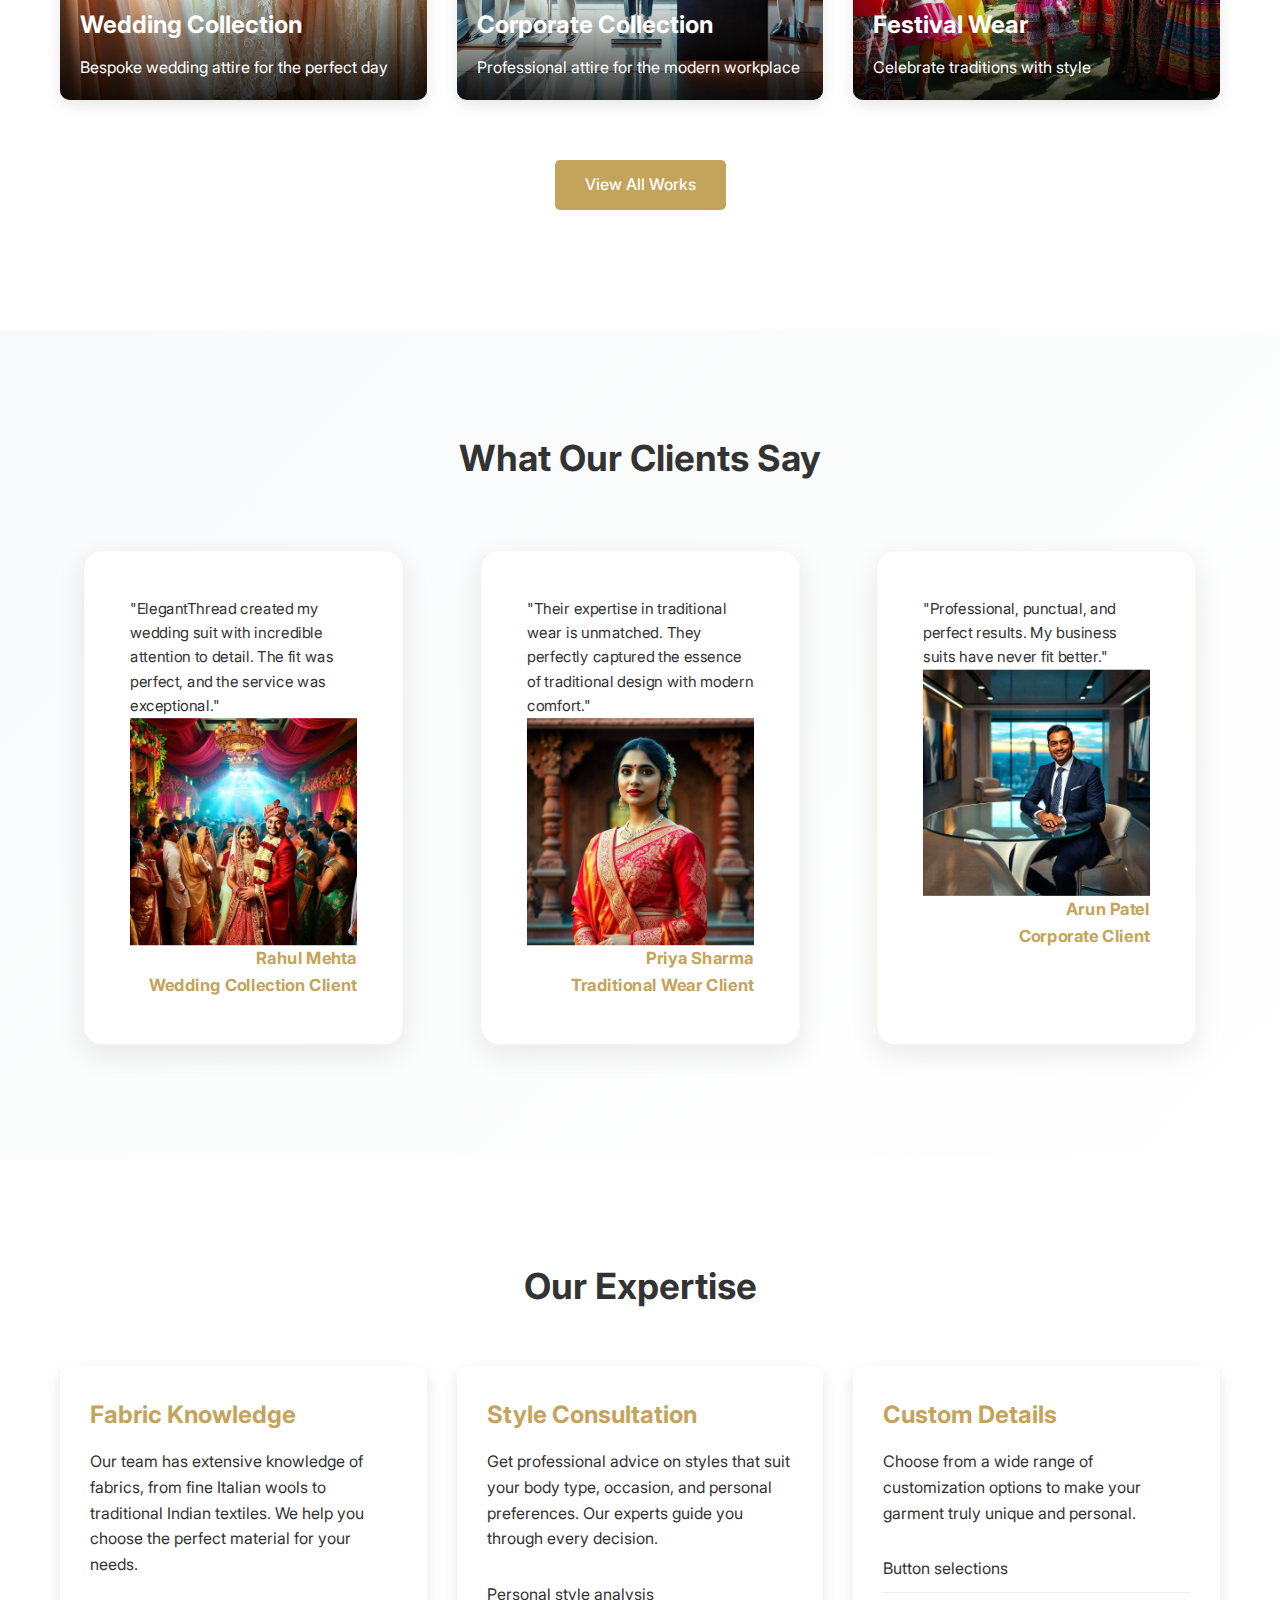
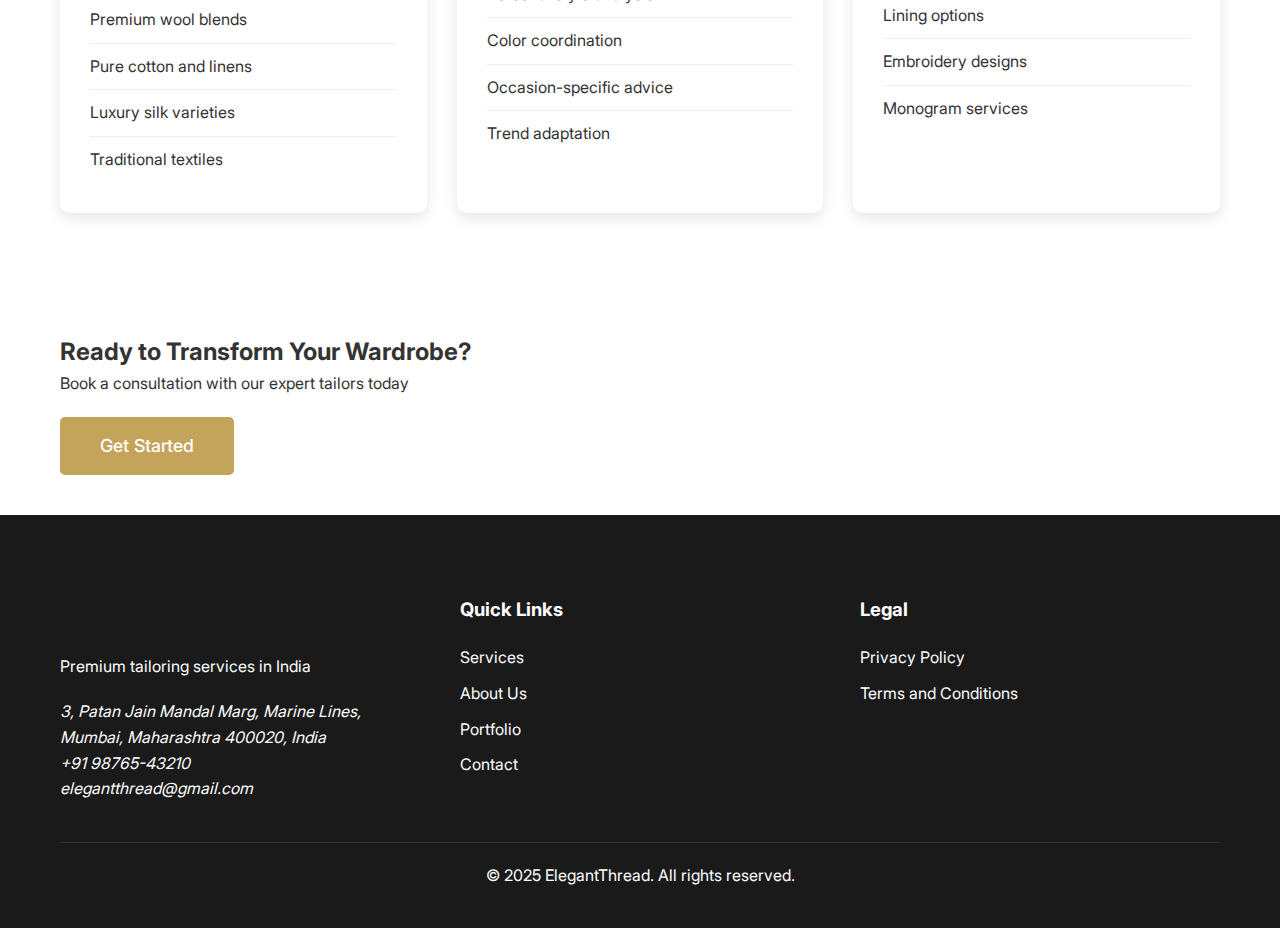
==== commit 94b97305: "Update year references and favicon paths across multiple HTML files; change copyright year from 2024" ====
--- a/index.html
+++ b/index.html
@@ -283,7 +283,7 @@
                 </div>
             </div>
             <div class="footer__bottom">
-                <p>&copy; 2024 ElegantThread. All rights reserved.</p>
+                <p>&copy; 2025 ElegantThread. All rights reserved.</p>
             </div>
         </div>
     </footer>
--- a/css/main.css
+++ b/css/main.css
@@ -242,6 +242,10 @@
     border-radius: 10px;
     box-shadow: 0 5px 15px rgba(0, 0, 0, 0.05);
     transition: transform 0.3s ease;
+    height: 100%;
+    display: flex;
+    flex-direction: column;
+    align-items: center;
 }
 
 .value-card:hover {
@@ -252,11 +256,60 @@
     width: 60px;
     height: 60px;
     margin: 0 auto 1.5rem;
+    display: flex;
+    align-items: center;
+    justify-content: center;
 }
 
 .value-card__icon img {
     width: 100%;
     height: 100%;
+}
+
+.value-card h3 {
+    margin-bottom: 1rem;
+    font-size: 1.5rem;
+    text-align: center;
+}
+
+.value-card p {
+    text-align: center;
+    line-height: 1.6;
+    color: #666;
+}
+
+@media (max-width: 992px) {
+    .values__grid {
+        grid-template-columns: repeat(2, 1fr);
+        gap: 1.5rem;
+    }
+}
+
+@media (max-width: 576px) {
+    .values__grid {
+        grid-template-columns: 1fr;
+        gap: 1.5rem;
+        padding: 0 1rem;
+    }
+
+    .value-card {
+        padding: 1.5rem;
+    }
+
+    .value-card__icon {
+        width: 50px;
+        height: 50px;
+        margin-bottom: 1rem;
+    }
+
+    .value-card h3 {
+        font-size: 1.25rem;
+        margin-bottom: 0.75rem;
+    }
+
+    .value-card p {
+        font-size: 0.95rem;
+    }
 }
 
 .team {
@@ -537,7 +590,6 @@
     overflow: hidden;
     box-shadow: 0 5px 15px rgba(0, 0, 0, 0.1);
     transition: all 0.3s ease;
-    opacity: 1;
 }
 
 .portfolio-item.hidden {
@@ -920,7 +972,7 @@
 /* Testimonials section */
 .testimonials {
     padding: 80px 0;
-    background-color: #f8f8f8;
+    background: linear-gradient(135deg, #f8f9fa 0%, #fff 100%);
 }
 
 .testimonials h2 {
@@ -936,38 +988,292 @@
 }
 
 .testimonial {
+    flex: 0 0 100%;
+    padding: 3rem;
     background: #fff;
-    padding: 30px;
-    border-radius: 10px;
-    box-shadow: 0 5px 15px rgba(0, 0, 0, 0.1);
-}
-
-.testimonial__content {
-    margin-bottom: 20px;
-    font-style: italic;
+    border-radius: 20px;
+    box-shadow: 0 10px 30px rgba(0, 0, 0, 0.08);
+    margin: 0 15px;
+    transform: scale(0.95);
+    transition: all 0.5s cubic-bezier(0.4, 0, 0.2, 1);
+    border: 1px solid rgba(196, 163, 90, 0.1);
+}
+
+.testimonial.active {
+    transform: scale(1);
+    border-color: rgba(196, 163, 90, 0.3);
+}
+
+.testimonial__text {
+    font-size: 1.2rem;
+    line-height: 1.8;
+    color: #333;
+    margin-bottom: 2rem;
+    position: relative;
+    padding-left: 2rem;
+}
+
+.testimonial__text::before {
+    content: '"';
+    position: absolute;
+    left: 0;
+    top: -0.5rem;
+    font-size: 4rem;
+    color: #c4a35a;
+    font-family: Georgia, serif;
+    opacity: 0.3;
 }
 
 .testimonial__author {
+    font-weight: 600;
+    color: #c4a35a;
+    font-size: 1.1rem;
+    text-align: right;
+}
+
+.slider-btn {
+    position: absolute;
+    top: 50%;
+    transform: translateY(-50%);
+    background: #fff;
+    color: #c4a35a;
+    border: 2px solid #c4a35a;
+    width: 50px;
+    height: 50px;
+    border-radius: 50%;
+    cursor: pointer;
     display: flex;
     align-items: center;
-    gap: 15px;
-}
-
-.testimonial__author img {
+    justify-content: center;
+    font-size: 1.5rem;
+    transition: all 0.3s ease;
+    z-index: 2;
+    box-shadow: 0 4px 12px rgba(196, 163, 90, 0.15);
+}
+
+.slider-btn:hover {
+    background: #c4a35a;
+    color: #fff;
+    transform: translateY(-50%) scale(1.1);
+}
+
+.slider-btn--prev {
+    left: 20px;
+}
+
+.slider-btn--next {
+    right: 20px;
+}
+
+.slider-dots {
+    display: flex;
+    justify-content: center;
+    gap: 12px;
+    margin-top: 30px;
+}
+
+.slider-dot {
+    width: 12px;
+    height: 12px;
+    border-radius: 50%;
+    background: #ddd;
+    border: 2px solid #c4a35a;
+    cursor: pointer;
+    padding: 0;
+    transition: all 0.3s ease;
+}
+
+.slider-dot.active {
+    background: #c4a35a;
+    transform: scale(1.2);
+}
+
+/* Timeline Section */
+.timeline {
+    padding: 6rem 0;
+    background: linear-gradient(135deg, #fff 0%, #f8f9fa 100%);
+    position: relative;
+}
+
+.timeline__container {
+    position: relative;
+    max-width: 1200px;
+    margin: 3rem auto 0;
+    padding: 40px 20px;
+}
+
+.timeline__container::before {
+    content: '';
+    position: absolute;
+    left: 50%;
+    top: 0;
+    bottom: 0;
+    width: 4px;
+    background: linear-gradient(to bottom, 
+        rgba(196, 163, 90, 0.2),
+        rgba(196, 163, 90, 1) 10%,
+        rgba(196, 163, 90, 1) 90%,
+        rgba(196, 163, 90, 0.2)
+    );
+    transform: translateX(-50%);
+    border-radius: 4px;
+}
+
+.timeline__item {
+    position: relative;
+    margin-bottom: 4rem;
+    width: 50%;
+    padding-right: 50px;
+}
+
+.timeline__item:nth-child(even) {
+    margin-left: auto;
+    padding-right: 0;
+    padding-left: 50px;
+}
+
+.timeline__item::before {
+    content: '';
+    position: absolute;
+    right: -8px;
+    top: 20px;
+    width: 20px;
+    height: 20px;
+    background: #fff;
+    border: 4px solid #c4a35a;
+    border-radius: 50%;
+    transition: all 0.3s ease;
+    z-index: 1;
+}
+
+.timeline__item::after {
+    content: '';
+    position: absolute;
+    right: -44px;
+    top: 8px;
+    width: 44px;
+    height: 44px;
+    background: rgba(196, 163, 90, 0.1);
+    border-radius: 50%;
+    transition: all 0.3s ease;
+    z-index: 0;
+}
+
+.timeline__item:nth-child(even)::before {
+    right: auto;
+    left: -8px;
+}
+
+.timeline__item:nth-child(even)::after {
+    right: auto;
+    left: -44px;
+}
+
+.timeline__item:hover::before {
+    background: #c4a35a;
+    transform: scale(1.2);
+}
+
+.timeline__item:hover::after {
+    transform: scale(1.1);
+}
+
+.timeline__content {
+    background: #fff;
+    padding: 2rem;
+    border-radius: 15px;
+    box-shadow: 0 10px 30px rgba(0, 0, 0, 0.1);
+    position: relative;
+    transition: all 0.3s ease;
+    border: 1px solid rgba(196, 163, 90, 0.1);
+}
+
+.timeline__content:hover {
+    transform: translateY(-5px);
+    box-shadow: 0 15px 40px rgba(0, 0, 0, 0.15);
+    border-color: rgba(196, 163, 90, 0.3);
+}
+
+.timeline__icon {
+    position: absolute;
+    top: -30px;
+    left: 20px;
     width: 60px;
     height: 60px;
+    background: #fff;
     border-radius: 50%;
-    object-fit: cover;
-}
-
-.testimonial__info h4 {
-    font-size: 18px;
-    margin-bottom: 5px;
-}
-
-.testimonial__info p {
+    display: flex;
+    align-items: center;
+    justify-content: center;
+    box-shadow: 0 5px 15px rgba(0, 0, 0, 0.1);
+    border: 2px solid #c4a35a;
+}
+
+.timeline__icon svg {
+    width: 30px;
+    height: 30px;
+    color: #c4a35a;
+}
+
+.timeline__date {
+    position: absolute;
+    top: -25px;
+    right: 20px;
+    background: #c4a35a;
+    color: #fff;
+    padding: 5px 15px;
+    border-radius: 20px;
+    font-size: 0.9rem;
+    font-weight: 500;
+}
+
+.timeline__year {
+    display: inline-block;
+    padding: 0.5rem 1.5rem;
+    background: #c4a35a;
+    color: #fff;
+    border-radius: 25px;
+    font-size: 1.1rem;
+    font-weight: 600;
+    margin-bottom: 1rem;
+    box-shadow: 0 4px 12px rgba(196, 163, 90, 0.2);
+}
+
+.timeline__content h3 {
+    margin: 1rem 0;
+    color: #333;
+    font-size: 1.5rem;
+}
+
+.timeline__content p {
+    margin: 0;
     color: #666;
-    font-size: 14px;
+    line-height: 1.6;
+}
+
+@media (max-width: 768px) {
+    .timeline__container::before {
+        left: 20px;
+    }
+
+    .timeline__item,
+    .timeline__item:nth-child(even) {
+        width: 100%;
+        padding-left: 60px;
+        padding-right: 0;
+    }
+
+    .timeline__item::before,
+    .timeline__item:nth-child(even)::before {
+        left: 12px;
+        right: auto;
+    }
+
+    .timeline__item::after,
+    .timeline__item:nth-child(even)::after {
+        left: -24px;
+        right: auto;
+    }
 }
 
 /* Expertise section */
@@ -1258,7 +1564,7 @@
 
     .nav {
         position: fixed;
-        top: 0;
+        top: 40px;
         right: 0;
         width: 100%;
         height: 100vh;
@@ -1791,4 +2097,313 @@
     .contact-card__image {
         height: 150px;
     }
+}
+
+/* Testimonials Slider */
+.testimonials {
+    padding: 80px 0;
+    background: linear-gradient(135deg, #f8f9fa 0%, #fff 100%);
+}
+
+.testimonials-slider {
+    position: relative;
+    width: 100%;
+    max-width: 1000px;
+    margin: 0 auto;
+    overflow: hidden;
+    padding: 40px 0;
+}
+
+.testimonials-track {
+    display: flex;
+    transition: transform 0.5s cubic-bezier(0.4, 0, 0.2, 1);
+}
+
+.testimonial {
+    flex: 0 0 97%;
+    padding: 3rem;
+    background: #fff;
+    border-radius: 20px;
+    box-shadow: 0 10px 30px rgba(0, 0, 0, 0.08);
+    margin: 0 15px;
+    transform: scale(0.95);
+    transition: all 0.5s cubic-bezier(0.4, 0, 0.2, 1);
+    border: 1px solid rgba(196, 163, 90, 0.1);
+}
+
+.testimonial.active {
+    transform: scale(1);
+    border-color: rgba(196, 163, 90, 0.3);
+}
+
+.testimonial__text {
+    font-size: 1.2rem;
+    line-height: 1.8;
+    color: #333;
+    margin-bottom: 2rem;
+    position: relative;
+    padding-left: 2rem;
+}
+
+.testimonial__text::before {
+    content: '"';
+    position: absolute;
+    left: 0;
+    top: -0.5rem;
+    font-size: 4rem;
+    color: #c4a35a;
+    font-family: Georgia, serif;
+    opacity: 0.3;
+}
+
+.testimonial__author {
+    font-weight: 600;
+    color: #c4a35a;
+    font-size: 1.1rem;
+    text-align: right;
+}
+
+.slider-btn {
+    position: absolute;
+    top: 50%;
+    transform: translateY(-50%);
+    background: #fff;
+    color: #c4a35a;
+    border: 2px solid #c4a35a;
+    width: 50px;
+    height: 50px;
+    border-radius: 50%;
+    cursor: pointer;
+    display: flex;
+    align-items: center;
+    justify-content: center;
+    font-size: 1.5rem;
+    transition: all 0.3s ease;
+    z-index: 2;
+    box-shadow: 0 4px 12px rgba(196, 163, 90, 0.15);
+}
+
+.slider-btn:hover {
+    background: #c4a35a;
+    color: #fff;
+    transform: translateY(-50%) scale(1.1);
+}
+
+.slider-btn--prev {
+    left: 20px;
+}
+
+.slider-btn--next {
+    right: 20px;
+}
+
+.slider-dots {
+    display: flex;
+    justify-content: center;
+    gap: 12px;
+    margin-top: 30px;
+}
+
+.slider-dot {
+    width: 12px;
+    height: 12px;
+    border-radius: 50%;
+    background: #ddd;
+    border: 2px solid #c4a35a;
+    cursor: pointer;
+    padding: 0;
+    transition: all 0.3s ease;
+}
+
+.slider-dot.active {
+    background: #c4a35a;
+    transform: scale(1.2);
+}
+
+/* Timeline Section */
+.timeline {
+    padding: 6rem 0;
+    background: linear-gradient(135deg, #fff 0%, #f8f9fa 100%);
+    position: relative;
+}
+
+.timeline__container {
+    position: relative;
+    max-width: 1200px;
+    margin: 3rem auto 0;
+    padding: 40px 20px;
+}
+
+.timeline__container::before {
+    content: '';
+    position: absolute;
+    left: 50%;
+    top: 0;
+    bottom: 0;
+    width: 4px;
+    background: linear-gradient(to bottom, 
+        rgba(196, 163, 90, 0.2),
+        rgba(196, 163, 90, 1) 10%,
+        rgba(196, 163, 90, 1) 90%,
+        rgba(196, 163, 90, 0.2)
+    );
+    transform: translateX(-50%);
+    border-radius: 4px;
+}
+
+.timeline__item {
+    position: relative;
+    margin-bottom: 4rem;
+    width: 50%;
+    padding-right: 50px;
+}
+
+.timeline__item:nth-child(even) {
+    margin-left: auto;
+    padding-right: 0;
+    padding-left: 50px;
+}
+
+.timeline__item::before {
+    content: '';
+    position: absolute;
+    right: -8px;
+    top: 20px;
+    width: 20px;
+    height: 20px;
+    background: #fff;
+    border: 4px solid #c4a35a;
+    border-radius: 50%;
+    transition: all 0.3s ease;
+    z-index: 1;
+}
+
+.timeline__item::after {
+    content: '';
+    position: absolute;
+    right: -44px;
+    top: 8px;
+    width: 44px;
+    height: 44px;
+    background: rgba(196, 163, 90, 0.1);
+    border-radius: 50%;
+    transition: all 0.3s ease;
+    z-index: 0;
+}
+
+.timeline__item:nth-child(even)::before {
+    right: auto;
+    left: -8px;
+}
+
+.timeline__item:nth-child(even)::after {
+    right: auto;
+    left: -44px;
+}
+
+.timeline__item:hover::before {
+    background: #c4a35a;
+    transform: scale(1.2);
+}
+
+.timeline__item:hover::after {
+    transform: scale(1.1);
+}
+
+.timeline__content {
+    background: #fff;
+    padding: 2rem;
+    border-radius: 15px;
+    box-shadow: 0 10px 30px rgba(0, 0, 0, 0.1);
+    position: relative;
+    transition: all 0.3s ease;
+    border: 1px solid rgba(196, 163, 90, 0.1);
+}
+
+.timeline__content:hover {
+    transform: translateY(-5px);
+    box-shadow: 0 15px 40px rgba(0, 0, 0, 0.15);
+    border-color: rgba(196, 163, 90, 0.3);
+}
+
+.timeline__icon {
+    position: absolute;
+    top: -30px;
+    left: 20px;
+    width: 60px;
+    height: 60px;
+    background: #fff;
+    border-radius: 50%;
+    display: flex;
+    align-items: center;
+    justify-content: center;
+    box-shadow: 0 5px 15px rgba(0, 0, 0, 0.1);
+    border: 2px solid #c4a35a;
+}
+
+.timeline__icon svg {
+    width: 30px;
+    height: 30px;
+    color: #c4a35a;
+}
+
+.timeline__date {
+    position: absolute;
+    top: -25px;
+    right: 20px;
+    background: #c4a35a;
+    color: #fff;
+    padding: 5px 15px;
+    border-radius: 20px;
+    font-size: 0.9rem;
+    font-weight: 500;
+}
+
+.timeline__year {
+    display: inline-block;
+    padding: 0.5rem 1.5rem;
+    background: #c4a35a;
+    color: #fff;
+    border-radius: 25px;
+    font-size: 1.1rem;
+    font-weight: 600;
+    margin-bottom: 1rem;
+    box-shadow: 0 4px 12px rgba(196, 163, 90, 0.2);
+}
+
+.timeline__content h3 {
+    margin: 1rem 0;
+    color: #333;
+    font-size: 1.5rem;
+}
+
+.timeline__content p {
+    margin: 0;
+    color: #666;
+    line-height: 1.6;
+}
+
+@media (max-width: 768px) {
+    .timeline__container::before {
+        left: 20px;
+    }
+
+    .timeline__item,
+    .timeline__item:nth-child(even) {
+        width: 100%;
+        padding-left: 60px;
+        padding-right: 0;
+    }
+
+    .timeline__item::before,
+    .timeline__item:nth-child(even)::before {
+        left: 12px;
+        right: auto;
+    }
+
+    .timeline__item::after,
+    .timeline__item:nth-child(even)::after {
+        left: -24px;
+        right: auto;
+    }
 } 